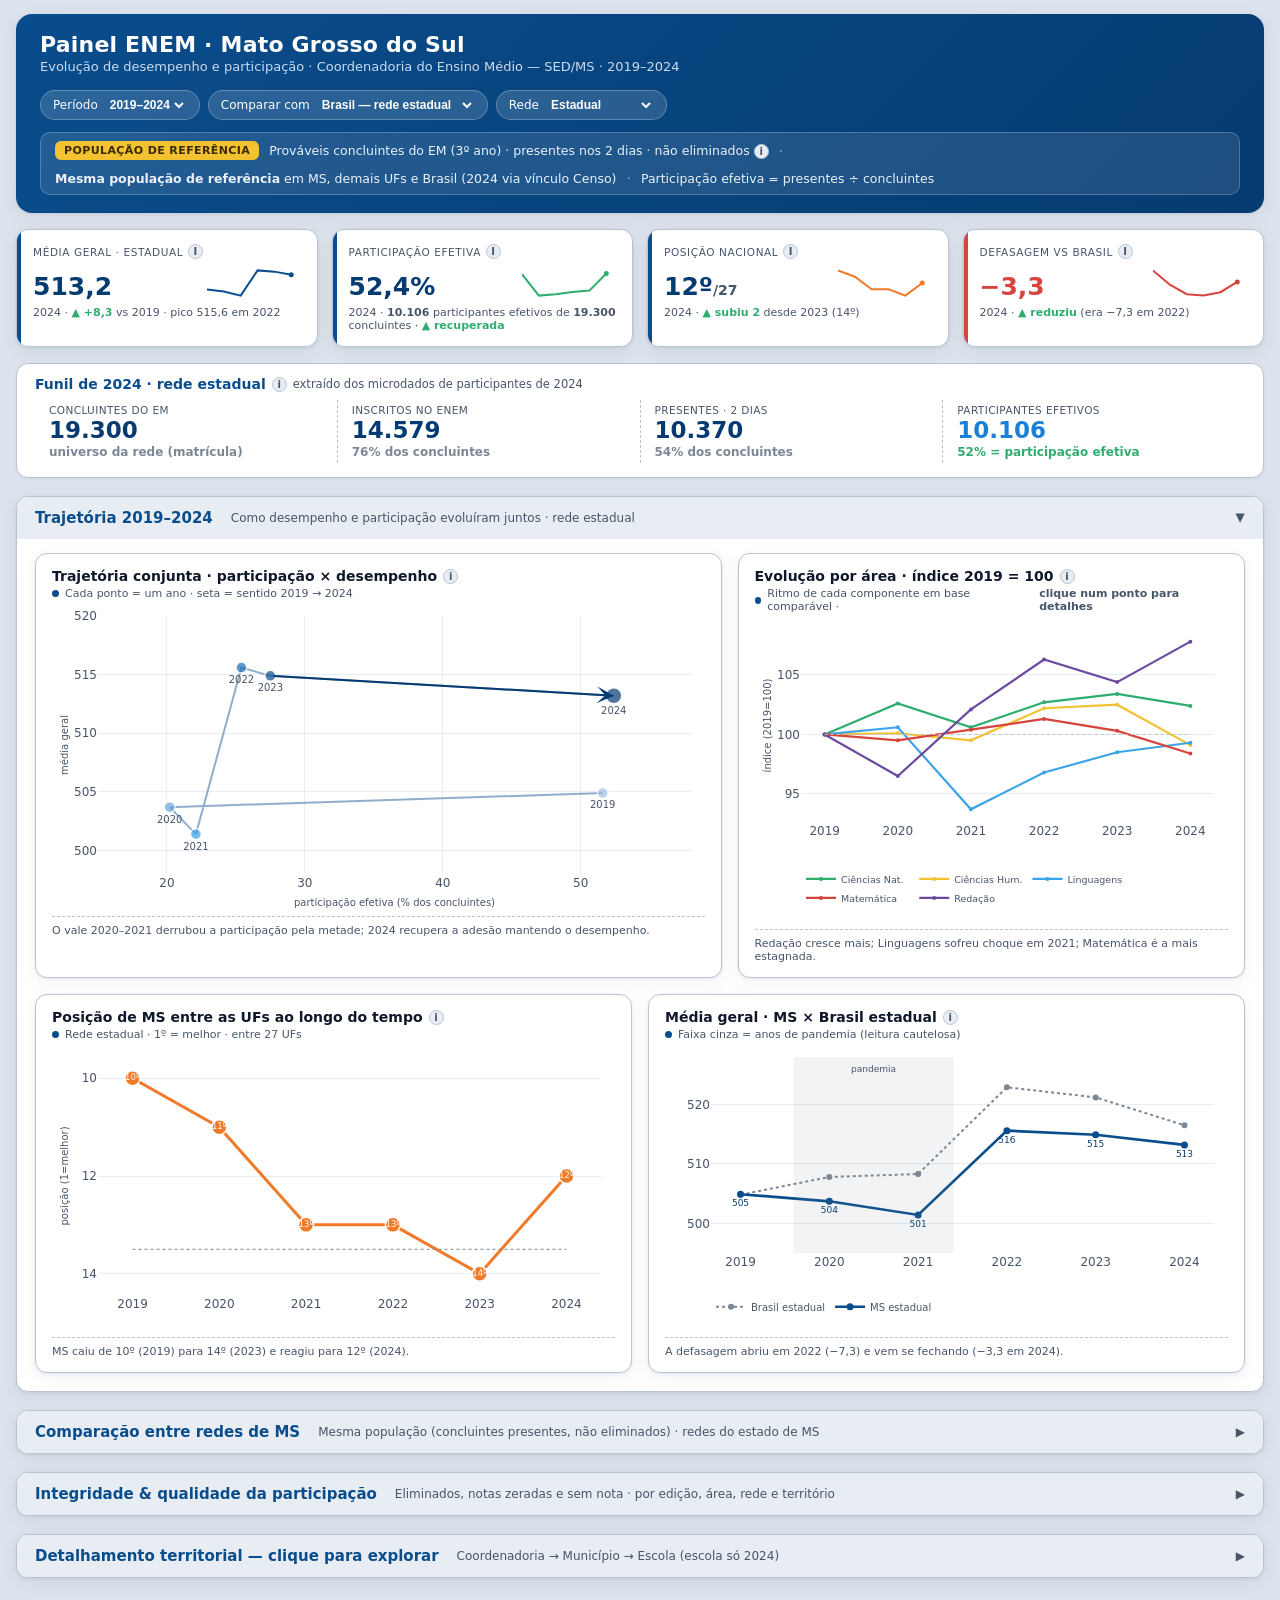
==== web/index.html @ 4cbfb410 "$(cat << 'EOF'" ====
<!doctype html>
<html lang="pt-BR">
<head>
<meta charset="utf-8" />
<meta name="viewport" content="width=device-width, initial-scale=1" />
<title>Painel ENEM MS — 2019-2024</title>
<script src="https://cdn.plot.ly/plotly-2.35.2.min.js"></script>
<script src="./data/mock_data.js"></script>
<style>
  :root{
    --bg-app:#DCE3EC; --bg-card:#FFFFFF; --bg-subtle:#E8EDF3; --insight:#F1F5F9;
    --txt:#0F172A; --txt2:#334155; --muted:#475569; --borda:#B8C4D4;
    --azul:#0A4D8C; --azul-esc:#053B71; --azul-sed:#1B7FD6; --azul-claro:#3BA4E8;
    --verde:#2EAD6E; --laranja:#F07A28; --dourado:#F2C230; --critico:#D6453D; --brasil:#7B8794;
    --radius:12px; --shadow:0 1px 3px rgba(8,30,60,.08),0 4px 18px rgba(8,30,60,.06);
  }
  *{box-sizing:border-box}
  body{margin:0;background:var(--bg-app);color:var(--txt);
    font-family:"Segoe UI",system-ui,-apple-system,Roboto,Arial,sans-serif;font-size:14px}
  .wrap{max-width:1600px;margin:0 auto;padding:18px 22px 60px}
  @media (max-width:1440px){.wrap{padding:14px 16px 40px}}
  @media (max-width:1200px){.wrap{padding:12px 14px 30px}}

  .cab{background:linear-gradient(135deg,#0A4D8C 0%,#053B71 100%);border-radius:16px;
    padding:18px 24px;color:#fff;box-shadow:var(--shadow)}
  .cab-top{display:flex;align-items:center;justify-content:space-between;gap:16px;flex-wrap:wrap}
  .cab h1{margin:0;font-size:22px;letter-spacing:.2px}
  .cab .sub{margin:2px 0 0;font-size:13px;color:#CADBF0}
  .cohort{display:flex;gap:8px;align-items:center;flex-wrap:wrap}
  .pill{background:rgba(255,255,255,.14);border:1px solid rgba(255,255,255,.25);
    border-radius:999px;padding:6px 12px;font-size:12px;color:#fff;display:flex;gap:8px;align-items:center}
  .pill select{background:transparent;border:none;color:#fff;font-size:12px;font-weight:600;outline:none}
  .pill select option{color:#0F172A}
  .refbar{display:flex;gap:10px;align-items:center;flex-wrap:wrap;margin-top:12px;
    background:rgba(255,255,255,.10);border:1px solid rgba(255,255,255,.22);border-radius:10px;padding:8px 14px}
  .refbar .tag{background:var(--dourado);color:#3a2c00;font-weight:700;font-size:11px;
    padding:3px 9px;border-radius:6px;text-transform:uppercase;letter-spacing:.4px}
  .refbar .it{font-size:12.5px;color:#EaF1Fb} .refbar .sep{color:#7FA8D6}

  .kpis{display:grid;grid-template-columns:repeat(5,1fr);gap:14px;margin-top:16px}
  @media (max-width:1400px){.kpis{grid-template-columns:repeat(4,1fr)}}
  @media (max-width:1100px){.kpis{grid-template-columns:repeat(2,1fr)}}
  .kpi{background:var(--bg-card);border:1px solid var(--borda);border-radius:var(--radius);
    padding:14px 16px;box-shadow:var(--shadow);position:relative;overflow:hidden}
  .kpi::before{content:"";position:absolute;left:0;top:0;bottom:0;width:4px;background:var(--azul)}
  .kpi.neg::before{background:var(--critico)}
  .kpi .lbl{font-size:10.5px;text-transform:uppercase;letter-spacing:.6px;color:var(--muted);margin:0 0 6px;display:flex;align-items:center;gap:5px}
  .kpi .rowv{display:flex;align-items:flex-end;justify-content:space-between;gap:8px}
  .kpi .val{font-size:25px;font-weight:800;color:var(--azul-esc);line-height:1}
  .kpi .spark{width:96px;height:34px}
  .kpi .vsub{font-size:11px;color:var(--muted);margin-top:7px}
  .trend{font-weight:700} .trend.up{color:var(--verde)} .trend.down{color:var(--critico)}
  .funil{margin-top:16px;background:var(--bg-card);border:1px solid var(--borda);border-radius:var(--radius);padding:12px 18px 14px;box-shadow:0 1px 3px rgba(0,0,0,.05)}
  .funil .fl{display:flex;align-items:center;gap:6px;margin-bottom:4px}
  .funil .fh{font-weight:700;color:var(--azul);font-size:14px}
  .funil .fsub{font-size:11.5px;color:var(--muted)}
  .fstages{display:flex;align-items:stretch;flex-wrap:wrap;margin-top:8px}
  .fstage{flex:1;min-width:150px;padding:4px 14px;position:relative}
  .fstage+.fstage{border-left:1px dashed var(--borda)}
  .fstage .fv{font-size:23px;font-weight:800;color:var(--azul-esc);line-height:1}
  .fstage .fk{font-size:10.5px;color:var(--muted);text-transform:uppercase;letter-spacing:.4px;margin-bottom:3px}
  .fstage .fp{font-size:12px;font-weight:700;color:var(--brasil);margin-top:3px}
  .fstage.hl .fv{color:var(--azul-sed)} .fstage.hl .fp{color:var(--verde)}

  .sech{display:flex;align-items:center;gap:10px;margin:22px 2px 10px}
  .sech h2{margin:0;font-size:15px;color:var(--azul);font-weight:700}
  .sech .hint{font-size:12px;color:var(--muted)}
  .sech .line{flex:1;height:1px;background:var(--borda)}

  .grid2{display:grid;grid-template-columns:1fr 1fr;gap:16px}
  .grid2u{display:grid;grid-template-columns:1.15fr .85fr;gap:16px}
  @media (max-width:1200px){.grid2,.grid2u{grid-template-columns:1fr}}
  @media (min-width:1601px){.grid2{gap:12px}.grid2u{gap:12px}}
  .card{background:var(--bg-card);border:1px solid var(--borda);border-radius:var(--radius);
    box-shadow:var(--shadow);padding:14px 16px}
  .card h3{margin:0;font-size:14px;color:var(--txt);font-weight:700;display:flex;align-items:center;gap:6px}
  .card .coh{font-size:11px;color:var(--muted);margin:3px 0 8px;display:flex;gap:6px;align-items:center}
  .card .coh .dot{width:7px;height:7px;border-radius:50%;background:var(--azul)}
  .card .nota{font-size:11px;color:var(--muted);margin-top:8px;border-top:1px dashed var(--borda);padding-top:7px}
  .plot{width:100%}

  /* tooltip "como ler" */
  .help{display:inline-flex;align-items:center;justify-content:center;width:15px;height:15px;border-radius:50%;
    background:var(--bg-subtle);color:var(--muted);font-size:10px;font-weight:800;cursor:help;position:relative;border:1px solid var(--borda)}
  .help:hover .tip{display:block}
  .tip{display:none;position:absolute;z-index:30;top:20px;left:50%;transform:translateX(-50%);
    width:248px;background:#0F172A;color:#EAF1FB;font-size:11px;font-weight:400;line-height:1.45;
    padding:9px 11px;border-radius:8px;box-shadow:0 6px 24px rgba(0,0,0,.25);text-transform:none;letter-spacing:0}
  .tip b{color:#fff}

  .legend{display:flex;gap:14px;flex-wrap:wrap;font-size:11px;color:var(--txt2);margin-top:4px}
  .legend span{display:inline-flex;align-items:center;gap:5px}
  .sw{width:12px;height:3px;border-radius:2px;display:inline-block} .sw.box{height:11px;width:11px;border-radius:3px}

  /* drill-down */
  .crow{display:grid;grid-template-columns:repeat(6,1fr);gap:8px;margin-top:6px}
  .ctile{border:1px solid var(--borda);border-radius:9px;padding:6px 8px 2px;cursor:pointer;background:var(--bg-card);transition:.12s}
  .ctile:hover{border-color:var(--azul-sed);box-shadow:0 2px 10px rgba(10,77,140,.12)}
  .ctile.sel{border-color:var(--azul);box-shadow:0 0 0 2px rgba(10,77,140,.18)}
  .ctile .ct{font-size:11px;font-weight:600;color:var(--txt2);display:flex;justify-content:space-between}
  .ctile .ct .arr{font-weight:800}

  .bread{display:flex;align-items:center;gap:8px;font-size:13px;margin:2px 0 4px;flex-wrap:wrap}
  .bread .crumb{padding:4px 10px;border-radius:7px;background:var(--bg-subtle);color:var(--azul);font-weight:600;cursor:pointer}
  .bread .crumb.active{background:var(--azul);color:#fff;cursor:default}
  .bread .sepc{color:var(--muted)}

  .areagrid{display:grid;grid-template-columns:repeat(5,1fr);gap:8px 12px;margin-top:6px}
  .atile{border:1px solid var(--bg-subtle);border-radius:8px;padding:5px 7px 2px}
  .atile.warn{border-color:var(--critico);background:rgba(214,69,61,.045)}
  .atile .at{font-size:11px;font-weight:700;color:var(--txt2);display:flex;justify-content:space-between}
  .atile .at .fl{font-size:9px;font-weight:800}

  .attbl{width:100%;border-collapse:collapse;font-size:12px;margin-top:4px}
  .attbl th{text-align:left;color:var(--muted);font-size:10px;text-transform:uppercase;letter-spacing:.3px;
    border-bottom:1.5px solid var(--borda);padding:5px 7px;position:sticky;top:0;background:#fff}
  .attbl td{padding:6px 7px;border-bottom:1px solid var(--bg-subtle)}
  .attbl th:nth-child(n+3),.attbl td:nth-child(n+3){text-align:center}
  .attbl td.bad{color:var(--critico);font-weight:800} .attbl td.ok{color:var(--verde);font-weight:700}
  .attbl tbody tr:hover{background:var(--insight)}
  .scroll{max-height:330px;overflow:auto}
  .muted{color:var(--muted)} .b{font-weight:700}

  details.more{margin-top:16px}
  details.more>summary{cursor:pointer;list-style:none;background:var(--bg-card);border:1px solid var(--borda);
    border-radius:10px;padding:10px 14px;font-weight:600;color:var(--azul);box-shadow:var(--shadow);display:flex;align-items:center;gap:8px}
  details.more>summary::-webkit-details-marker{display:none}
  details.more>summary .chev{transition:transform .2s} details.more[open]>summary .chev{transform:rotate(90deg)}

  /* accordion para secoes principais */
  .secacc{margin-top:18px;border:1px solid var(--borda);border-radius:var(--radius);background:var(--bg-card);box-shadow:var(--shadow);overflow:hidden}
  .secacc summary{cursor:pointer;list-style:none;padding:12px 18px;font-weight:700;color:var(--azul);font-size:15px;display:flex;align-items:center;gap:10px;background:var(--bg-subtle)}
  .secacc summary::-webkit-details-marker{display:none}
  .secacc summary .chev{transition:transform .2s;margin-left:auto;font-size:12px;color:var(--muted)} .secacc[open]>summary .chev{transform:rotate(90deg)}
  .secacc .secbody{padding:14px 18px 18px}

  /* modal drill-down */
  .modal{position:fixed;inset:0;background:rgba(15,23,42,.55);z-index:100;display:none;align-items:center;justify-content:center}
  .modal.on{display:flex}
  .modalbox{background:var(--bg-card);border-radius:var(--radius);box-shadow:0 20px 60px rgba(0,0,0,.35);width:92vw;max-width:1100px;max-height:90vh;display:flex;flex-direction:column}
  .modalhead{padding:14px 18px;border-bottom:1px solid var(--borda);display:flex;align-items:center;justify-content:space-between}
  .modalhead h3{margin:0;font-size:15px;color:var(--azul)}
  .modalclose{cursor:pointer;background:var(--bg-subtle);border:1px solid var(--borda);border-radius:8px;padding:4px 12px;font-size:12px;font-weight:700;color:var(--muted)}
  .modalclose:hover{background:var(--critico);color:#fff;border-color:var(--critico)}
  .modalbody{padding:14px 18px;overflow:auto;flex:1}

  .footer{margin-top:26px;font-size:11px;color:var(--muted);text-align:center}
</style>
</head>
<body>
<div class="wrap">

  <div class="cab">
    <div class="cab-top">
      <div>
        <h1>Painel ENEM · Mato Grosso do Sul</h1>
        <p class="sub">Evolução de desempenho e participação · Coordenadoria do Ensino Médio — SED/MS · 2019–2024</p>
      </div>
      <div class="cohort">
        <span class="pill">Período <select><option>2019–2024</option><option>2022–2024</option></select></span>
        <span class="pill">Comparar com <select><option>Brasil — rede estadual</option><option>Brasil — todas as redes</option></select></span>
        <span class="pill">Rede <select><option>Estadual</option><option>Todas as redes</option><option>Federal</option><option>Privada</option></select></span>
      </div>
    </div>
    <div class="refbar">
      <span class="tag">População de referência</span>
      <span class="it">Prováveis concluintes do EM (3º ano) · presentes nos 2 dias · não eliminados
        <span class="help">i<span class="tip"><b>Concluinte</b> = estudante cursando o 3º ano e concluindo o EM no ano da edição. <b>2019–2023:</b> identificado pela autodeclaração do participante (<code>TP_ST_CONCLUSAO = 2</code>), <b>sem egressos</b>. <b>2024:</b> o INEP não divulga a autodeclaração por escola, mas vincula cada participante à sua escola cruzando o <b>CPF com a matrícula no Censo Escolar</b>, filtrando as etapas de <b>prováveis concluintes do EM</b> (3º ano / séries finais). Assim, <b>todo participante com escola identificada em 2024 é um provável concluinte</b> — e os recortes por escola/município/CRE, bem como as comparações por rede entre MS, demais UFs e Brasil, já consideram <b>apenas essa população de referência</b> (presentes nos 2 dias, não eliminados). O denominador da participação continua sendo a matrícula de concluintes (Censo SED/MS).</span></span></span>
      <span class="sep">·</span><span class="it"><b>Mesma população de referência</b> em MS, demais UFs e Brasil (2024 via vínculo Censo)</span>
      <span class="sep">·</span><span class="it">Participação efetiva = presentes ÷ concluintes</span>
    </div>
  </div>

  <!-- KPIs -->
  <div class="kpis">
    <div class="kpi">
      <p class="lbl">Média geral · estadual <span class="help">i<span class="tip"><b>O que é:</b> média das 5 notas (CN, CH, LC, MT, Redação) dos concluintes presentes. <b>Como ler:</b> o número é 2024; a mini-linha mostra a trajetória 2019–2024. Subir é melhor.</span></span></p>
      <div class="rowv"><div class="val">513,2</div><div id="s_media" class="spark"></div></div>
      <div class="vsub">2024 · <span class="trend up">▲ +8,3</span> vs 2019 · pico 515,6 em 2022</div>
    </div>
    <div class="kpi">
      <p class="lbl">Participação efetiva <span class="help">i<span class="tip"><b>O que é:</b> presentes nos 2 dias ÷ <b>concluintes</b> do EM (não os inscritos). Mede quantos concluintes a rede leva à prova. <b>Como ler:</b> o vale de 2020–2021 é a pandemia.</span></span></p>
      <div class="rowv"><div class="val">52,4%</div><div id="s_part" class="spark"></div></div>
      <div class="vsub" id="kpiPartSub">2024 · <span class="trend up">▲ recuperada</span> após vale de 20% (2020)</div>
    </div>
    <div class="kpi">
      <p class="lbl">Posição nacional <span class="help">i<span class="tip"><b>O que é:</b> posição de MS entre as 27 redes estaduais, pela média geral. <b>Como ler:</b> 1º = melhor; a linha cai quando MS perde posições.</span></span></p>
      <div class="rowv"><div class="val">12º<span style="font-size:14px;color:var(--muted)">/27</span></div><div id="s_rank" class="spark"></div></div>
      <div class="vsub">2024 · <span class="trend up">▲ subiu 2</span> desde 2023 (14º)</div>
    </div>
    <div class="kpi neg">
      <p class="lbl">Defasagem vs Brasil <span class="help">i<span class="tip"><b>O que é:</b> média de MS menos média do Brasil <b>na mesma população</b> (rede estadual). <b>Como ler:</b> negativo = abaixo do Brasil; aproximar-se de zero é melhor.</span></span></p>
      <div class="rowv"><div class="val" style="color:var(--critico)">−3,3</div><div id="s_gap" class="spark"></div></div>
      <div class="vsub">2024 · <span class="trend up">▲ reduziu</span> (era −7,3 em 2022)</div>
    </div>
  </div>

  <!-- FUNIL 2024 -->
  <div class="funil">
    <div class="fl">
      <span class="fh">Funil de 2024 · rede estadual</span>
      <span class="help">i<span class="tip"><b>O que é:</b> do universo de <b>concluintes do EM</b> (matrícula da rede) até os participantes efetivos. A <b>participação efetiva</b> = participantes efetivos (presentes nos 2 dias, não eliminados) ÷ concluintes. Fonte: microdados de participantes ENEM 2024 + matrícula SED/MS.</span></span>
      <span class="fsub">extraído dos microdados de participantes de 2024</span>
    </div>
    <div class="fstages" id="fstages"></div>
  </div>

  <!-- ÂNCORAS TEMPORAIS -->
  <details class="secacc" open>
    <summary>Trajetória 2019–2024 <span class="hint" style="margin-left:8px;font-size:12px;color:var(--muted);font-weight:400">Como desempenho e participação evoluíram juntos · rede estadual</span><span class="chev">▶</span></summary>
    <div class="secbody">
  <div class="grid2u">
    <div class="card">
      <h3>Trajetória conjunta · participação × desempenho
        <span class="help">i<span class="tip"><b>Como ler:</b> cada bolinha é um ano; a posição horizontal é a participação, a vertical é a média. A seta aponta de 2019 a 2024. <b>Ideal:</b> caminhar para cima e para a direita (mais alunos e melhores notas).</span></span></h3>
      <div class="coh"><span class="dot"></span> Cada ponto = um ano · seta = sentido 2019 → 2024</div>
      <div id="g_traj" class="plot"></div>
      <div class="nota">O vale 2020–2021 derrubou a participação pela metade; 2024 recupera a adesão mantendo o desempenho.</div>
    </div>
    <div class="card">
      <h3>Evolução por área · índice 2019 = 100
        <span class="help">i<span class="tip"><b>Por que indexar:</b> as áreas têm médias muito diferentes (Redação ~600, CN ~470). Pondo todas em 100 no ano-base, comparamos o <b>ritmo</b> de crescimento, não o nível. <b>Acima de 100</b> = cresceu desde 2019.</span></span></h3>
      <div class="coh"><span class="dot"></span> Ritmo de cada componente em base comparável · <b>clique num ponto para detalhes</b></div>
      <div id="g_index" class="plot" style="cursor:pointer"></div>
      <div class="nota">Redação cresce mais; Linguagens sofreu choque em 2021; Matemática é a mais estagnada.</div>
    </div>
  </div>

  <div class="grid2" style="margin-top:16px">
    <div class="card">
      <h3>Posição de MS entre as UFs ao longo do tempo
        <span class="help">i<span class="tip"><b>Bump chart:</b> mostra a posição relativa, não a nota. <b>Como ler:</b> a linha sobe quando MS ultrapassa estados; cai quando é ultrapassado. A média absoluta pode subir e a posição cair ao mesmo tempo.</span></span></h3>
      <div class="coh"><span class="dot"></span> Rede estadual · 1º = melhor · entre 27 UFs</div>
      <div id="g_bump" class="plot"></div>
      <div class="nota">MS caiu de 10º (2019) para 14º (2023) e reagiu para 12º (2024).</div>
    </div>
    <div class="card">
      <h3>Média geral · MS × Brasil estadual
        <span class="help">i<span class="tip"><b>Como ler:</b> linha cheia = MS, pontilhada = Brasil (mesma população). A distância vertical entre elas é a defasagem. A faixa cinza marca a pandemia — variações ali devem ser lidas com cautela.</span></span></h3>
      <div class="coh"><span class="dot"></span> Faixa cinza = anos de pandemia (leitura cautelosa)</div>
      <div id="g_evol" class="plot"></div>
      <div class="nota">A defasagem abriu em 2022 (−7,3) e vem se fechando (−3,3 em 2024).</div>
    </div>
  </div>
    </div>
  </details>

  <!-- COMPARAÇÃO ENTRE REDES (MS) -->
  <details class="secacc">
    <summary>Comparação entre redes de MS <span class="hint" style="margin-left:8px;font-size:12px;color:var(--muted);font-weight:400">Mesma população (concluintes presentes, não eliminados) · redes do estado de MS</span><span class="chev">▶</span></summary>
    <div class="secbody">
  <div class="grid2" style="margin-top:4px">
    <div class="card">
      <h3>Média geral por rede de MS · 2019–2024
        <span class="help">i<span class="tip"><b>Como ler:</b> cada linha é uma rede dentro de MS (Estadual, Municipal, Federal, Privada), na mesma população de referência. A <b>linha azul grossa</b> é a rede estadual (foco do painel). Quanto mais alto, melhor. <b>Atenção:</b> a rede municipal de MS tem pouquíssimos alunos por ano (≈9–26) → leitura cautelosa.</span></span></h3>
      <div class="coh"><span class="dot"></span> Azul grosso = estadual (foco) · demais = outras redes de MS</div>
      <div id="g_redes" class="plot"></div>
      <div class="nota">Privada e Federal de MS partem de patamar mais alto; a municipal tem N muito pequeno (linha tracejada) e oscila bastante.</div>
    </div>
    <div class="card">
      <h3>Distância por área · estadual − outras redes de MS (2024)
        <span class="help">i<span class="tip"><b>Como ler:</b> barras agrupadas por área mostram a diferença entre a rede estadual de MS e cada outra rede de MS em 2024. <b>Negativo (abaixo de zero)</b> = estadual abaixo da rede; positivo = acima. Cor = rede.</span></span></h3>
      <div class="coh"><span class="dot"></span> Estadual menos a outra rede de MS · abaixo de zero = estadual atrás</div>
      <div id="g_redegap" class="plot"></div>
      <div class="nota">A maior distância está ante a rede privada de MS; ante a municipal a comparação é frágil pelo N pequeno.</div>
    </div>
  </div>
    </div>
  </details>

  <!-- INTEGRIDADE / QUALIDADE DA PARTICIPACAO -->
  <details class="secacc">
    <summary>Integridade &amp; qualidade da participação <span class="hint" style="margin-left:8px;font-size:12px;color:var(--muted);font-weight:400">Eliminados, notas zeradas e sem nota · por edição, área, rede e território</span><span class="chev">▶</span></summary>
    <div class="secbody">
  <div class="grid2" style="margin-top:4px">
    <div class="card">
      <h3>Eliminados por edição
        <span class="help">i<span class="tip"><b>O que é:</b> candidatos eliminados em alguma área (presença = 2) ou na redação (status = 4). <b>Como ler:</b> barras empilhadas por motivo (CN/CH/LC/MT + redação). A linha vermelha = taxa de eliminação sobre o compareceu (%). Quanto menor, melhor. <b>Atenção:</b> eliminação na redação costuma ser o vetor dominante.</span></span></h3>
      <div class="coh"><span class="dot"></span> Barras = eliminados absolutos · linha = % do compareceu · seletor de rede abaixo</div>
      <div id="g_integ_elim" class="plot"></div>
      <div class="legend" style="margin-top:6px">
        <span><span class="sw" style="background:#E74C3C"></span> Redação (elim.)</span>
        <span><span class="sw" style="background:#9B59B6"></span> CN</span>
        <span><span class="sw" style="background:#3498DB"></span> CH</span>
        <span><span class="sw" style="background:#1ABC9C"></span> LC</span>
        <span><span class="sw" style="background:#F1C40F"></span> MT</span>
      </div>
      <div class="nota">A redação é o principal vetor de eliminação (falta de assinatura, cópia, tema fuga etc.). Áreas objetivas raramente eliminam.</div>
    </div>
    <div class="card">
      <h3>Comparação entre redes · eliminação e sem nota (2024)
        <span class="help">i<span class="tip"><b>Como ler:</b> barras agrupadas. <b>Vermelho</b> = taxa de eliminação (% do compareceu); <b>azul</b> = taxa de sem nota na redação (% dos presentes efetivos). A municipal de MS tem N muito pequeno — leitura cautelosa.</span></span></h3>
      <div class="coh"><span class="dot"></span> Vermelho = eliminados · azul = sem nota na redação · 2024</div>
      <div id="g_integ_comp" class="plot"></div>
      <div class="nota">Brasil estadual serve de referência. MS estadual está próximo ou levemente abaixo da média nacional em eliminação.</div>
    </div>
  </div>

  <div class="card" style="margin-top:16px">
    <h3>Pontos de atencao · CREs e municipios (2019-2024)
      <span class="help">i<span class="tip"><b>Como ler:</b> tabela ordenada pelo maior risco (taxa de eliminacao). <b>Vermelho</b> = taxa acima da media estadual; <b>laranja</b> = taxa de sem nota acima da media. <b>Elim. multipla</b> = eliminados em 2+ areas objetivas; <b>Zeros multiplo</b> = zeros em 2+ areas; <b>Sem nota multipla</b> = sem nota em 2+ areas. <b>Clique</b> numa CRE para ver os municipios; clique num municipio para ver as escolas (2024).</span></span></h3>
    <div class="coh"><span class="dot"></span> Ordenado por taxa de eliminação · clique CRE → municípios · clique município → escolas</div>
    <div id="g_integ_table" class="plot"></div>
  </div>
    </div>
  </details>

  <!-- DRILL-DOWN TERRITORIAL -->
  <details class="secacc">
    <summary>Detalhamento territorial — clique para explorar <span class="hint" style="margin-left:8px;font-size:12px;color:var(--muted);font-weight:400">Coordenadoria → Município → Escola (escola só 2024)</span><span class="chev">▶</span></summary>
    <div class="secbody">

  <div class="bread" id="bread"></div>

  <!-- Passo 1: CREs -->
  <div class="card">
    <h3>Coordenadorias (CRE) · evolução participação × desempenho
      <span class="help">i<span class="tip"><b>Como ler:</b> cada quadro é uma CRE. A linha liga 2019→2024 (participação no eixo X, média no Y). O ponto cheio é 2024: <b>verde</b> se a média subiu vs 2019, <b>vermelho</b> se caiu. <b>Clique</b> numa CRE para ver os municípios.</span></span></h3>
    <div class="coh"><span class="dot"></span> Clique numa CRE para abrir os municípios · ● = 2024</div>
    <div id="creRow" class="crow"></div>
    <div class="legend" style="margin-top:10px">
      <span><span class="sw" style="background:var(--azul)"></span> trajetória</span>
      <span><span class="sw box" style="background:var(--verde)"></span> 2024 ≥ 2019 (avanço)</span>
      <span><span class="sw box" style="background:var(--critico)"></span> 2024 &lt; 2019 (recuo)</span>
    </div>
  </div>

  <!-- Passo 1b: evolução por área da CRE selecionada -->
  <div class="card" id="creAreaCard" style="margin-top:16px;display:none">
    <h3 id="creAreaTitle">Evolução por área · <span></span>
      <span class="help">i<span class="tip"><b>Como ler:</b> uma mini-série por área (CN, CH, LC, MT, Redação). A linha colorida (cor da área) = a CRE; a pontilhada cinza = MS estadual (referência). Painel com <b>borda vermelha</b> = a CRE está abaixo de MS naquela área em 2024 → ponto de atenção.</span></span></h3>
    <div class="coh"><span class="dot"></span> Linha colorida = CRE (cor da área) · pontilhado cinza = MS estadual · borda vermelha = abaixo de MS (2024)</div>
    <div id="creAreas" class="areagrid"></div>
  </div>

  <!-- Passo 2: municípios -->
  <div class="grid2" id="munRow" style="margin-top:16px;display:none">
    <div class="card">
      <h3 id="munTitle">Municípios · participação × desempenho (2024)
        <span class="help">i<span class="tip"><b>Como ler:</b> cada bolha é um município da CRE. X = participação efetiva, Y = média geral, <b>tamanho</b> = nº de concluintes (peso do município). Bolhas no canto inferior-esquerdo (vermelhas) são prioridade. <b>Clique</b> numa bolha para ver as escolas.</span></span></h3>
      <div class="coh"><span class="dot"></span> Bolha = município · tamanho = concluintes · clique para abrir escolas</div>
      <div id="g_mun" class="plot"></div>
      <div class="nota" id="munNota"></div>
    </div>
    <div class="card">
      <h3 id="munAttTitle">Atenção por área · municípios da CRE (2024)
        <span class="help">i<span class="tip"><b>Como ler:</b> mapa de calor município × 5 áreas (CN, CH, LC, MT, Redação). Cor = desvio vs a média de MS na área. <b>Vermelho</b> = abaixo de MS (atenção). Ordena os municípios do mais frágil ao mais forte.</span></span></h3>
      <div class="coh"><span class="dot"></span> Desvio vs média MS · vermelho = abaixo · 5 áreas (inclui Redação)</div>
      <div id="g_munheat" class="plot"></div>
    </div>
  </div>

  <!-- Passo 3: escolas 2024 -->
  <div class="card" id="escCard" style="margin-top:16px;display:none">
    <h3 id="escTitle">Escolas · 2024
      <span class="help">i<span class="tip"><b>Como ler:</b> uma linha por escola. Células em <b>vermelho</b> = abaixo da média de MS naquela área (atenção); verde = acima. <b>Part.</b> = nº de participantes presentes; <b>Tx</b> = participantes ÷ concluintes da escola. Disponível só para 2024. <b>População:</b> presentes nos 2 dias da rede estadual — em 2024 ainda inclui não-concluintes (a conclusão não é identificável por aluno).</span></span></h3>
    <div class="coh"><span class="dot"></span> Rede estadual · presentes 2 dias (2024 inclui não-concluintes) · ordenado por menor média · célula vermelha = abaixo de MS na área</div>
    <div class="scroll">
      <table class="attbl">
        <thead><tr><th>Escola</th><th>Concl.</th><th>Part.</th><th>Tx</th><th>CN</th><th>CH</th><th>LC</th><th>Mat.</th><th>Red.</th><th>Geral</th></tr></thead>
        <tbody id="escBody"></tbody>
      </table>
    </div>
    <div class="nota"><b>2024 com concluintes por escola:</b> taxa calculada cruzando participantes com <code>Concluintes EM 2019 a 2024.xlsx</code> (município + nome, ~83% de match). Escolas sem correspondência exibem "—" na taxa.</div>
  </div>

  <!-- SNAPSHOT recolhível -->
  <details class="more">
    <summary><span class="chev">▶</span> Recorte de um ano (snapshot) — comparações estáticas MS × Brasil × UFs</summary>
    <div class="grid2" style="margin-top:14px">
      <div class="card"><h3>MS × Brasil por área · 2024 (dumbbell)</h3>
        <div class="coh"><span class="dot"></span> Distância = diferença MS − Brasil</div><div id="g_areas" class="plot"></div></div>
      <div class="card"><h3>Ranking das UFs · 2023</h3>
        <div class="coh"><span class="dot"></span> MS destacado · linha = média nacional</div><div id="g_ufrank" class="plot"></div></div>
    </div>
  </details>

  <!-- MODAL DRILL-DOWN EVOLUÇÃO POR ÁREA -->
  <div class="modal" id="areaModal" onclick="if(event.target===this)closeAreaModal()">
    <div class="modalbox">
      <div class="modalhead">
        <h3 id="areaModalTitle">Detalhes da área</h3>
        <span class="modalclose" onclick="closeAreaModal()">Fechar</span>
      </div>
      <div class="modalbody">
        <div class="grid2" style="gap:12px">
          <div class="card" style="box-shadow:none;border-color:var(--bg-subtle)">
            <h3>Histograma de notas</h3>
            <div class="coh"><span class="dot"></span> Distribuição das notas na área/ano selecionados</div>
            <div id="g_modal_hist" class="plot"></div>
          </div>
          <div class="card" style="box-shadow:none;border-color:var(--bg-subtle)">
            <h3>Ranking das escolas · 2024</h3>
            <div class="coh"><span class="dot"></span> Top 10 melhores e piores na área</div>
            <div id="g_modal_rank" class="plot"></div>
          </div>
        </div>
        <div class="card" style="margin-top:12px;box-shadow:none;border-color:var(--bg-subtle)">
          <h3>Comparação com Brasil estadual</h3>
          <div class="coh"><span class="dot"></span> Média, mediana e dispersão da área vs referência nacional</div>
          <div id="g_modal_comp" class="plot"></div>
        </div>
      </div>
    </div>
  </div>

  <div class="footer">Protótipo (mock) · dados reais de <code>data/agregados/</code> + concluintes por escola · paleta SED/MS · temporal + drill-down</div>
</div>

<script>
const C={azul:'#0A4D8C',azulEsc:'#053B71',brasil:'#7B8794',verde:'#2EAD6E',laranja:'#F07A28',
  dourado:'#F2C230',critico:'#D6453D',roxo:'#6B4A9F',azulC:'#3BA4E8',muted:'#475569',borda:'#B8C4D4',subtle:'#E8EDF3'};
const BL={paper_bgcolor:'rgba(0,0,0,0)',plot_bgcolor:'#FFFFFF',
  font:{family:'Segoe UI, system-ui, sans-serif',size:12,color:C.muted},margin:{l:46,r:14,t:8,b:34}};
const CFG={displayModeBar:false,responsive:true};
const ANOS=MOCK.anos;
const MED_MS=[504.9,503.7,501.4,515.6,514.9,513.2];
const MED_BR=[504.8,507.8,508.3,522.9,521.2,516.5];
const TX_MS=[51.6,20.2,22.1,25.4,27.5,52.4];
const RANK=[10,11,13,13,14,12];
const GAP=MED_MS.map((v,i)=>+(v-MED_BR[i]).toFixed(1));
const AREAKEYS=['CN','CH','LC','MT','RED'];
const AREANOME={CN:'Ciências Nat.',CH:'Ciências Hum.',LC:'Linguagens',MT:'Matemática',RED:'Redação'};
const ACOR={CN:C.verde,CH:C.dourado,LC:C.azulC,MT:C.critico,RED:C.roxo};
const MS_AREA_2024={CN:469.6,CH:486.4,LC:505.3,MT:488.7,RED:610.1};
const MS_GERAL_2024=513.2;

function spark(id,vals,col,inv){Plotly.newPlot(id,[
  {x:ANOS,y:vals,mode:'lines',line:{color:col,width:2},hoverinfo:'skip'},
  {x:[ANOS[5]],y:[vals[5]],mode:'markers',marker:{color:col,size:5},hoverinfo:'skip'}],
  {...BL,margin:{l:2,r:2,t:4,b:2},height:34,showlegend:false,xaxis:{visible:false},yaxis:{visible:false,autorange:inv?'reversed':true}},CFG);}
spark('s_media',MED_MS,'#0A4D8C');spark('s_part',TX_MS,'#2EAD6E');spark('s_rank',RANK,'#F07A28',true);spark('s_gap',GAP,'#D6453D');
const NF=n=>(n==null?'—':Number(n).toLocaleString('pt-BR'));
/* dimensão absoluta no KPI de participação */
(function(){const N=MOCK.estadualN[5],Cc=MOCK.estadualConcl[5];
  document.getElementById('kpiPartSub').innerHTML='2024 · <b>'+NF(N)+'</b> participantes efetivos de <b>'+NF(Cc)+'</b> concluintes · <span class="trend up">▲ recuperada</span>';})();

/* trajetória */
(function(){const grad=['#9DC3E6','#6BA6DC','#3BA4E8','#1A6FB5','#0A4D8C','#053B71'];
  Plotly.newPlot('g_traj',[{x:TX_MS,y:MED_MS,mode:'lines+markers+text',line:{color:'rgba(10,77,140,.45)',width:2},
    marker:{size:ANOS.map(a=>a===2024?16:11),color:grad,line:{color:'#fff',width:1.5}},
    text:ANOS.map(String),textposition:'bottom center',textfont:{size:10,color:C.muted},
    customdata:MOCK.estadualN.map(n=>NF(n)),
    hovertemplate:'<b>%{text}</b><br>Part.: %{x:.1f}% · %{customdata} participantes efetivos<br>Média: %{y:.1f}<extra></extra>'}],
    {...BL,height:300,showlegend:false,
     xaxis:{title:{text:'participação efetiva (% dos concluintes)',font:{size:10}},gridcolor:C.subtle,range:[15,58]},
     yaxis:{title:{text:'média geral',font:{size:10}},gridcolor:C.subtle,range:[498,520]},
     annotations:[{x:TX_MS[5],y:MED_MS[5],ax:TX_MS[4],ay:MED_MS[4],xref:'x',yref:'y',axref:'x',ayref:'y',showarrow:true,arrowhead:3,arrowsize:1.4,arrowwidth:2,arrowcolor:C.azulEsc}]},CFG);})();

/* índice por área */
(function(){const AS={CN:[458.5,470.3,461.1,470.7,474.3,469.6],CH:[490.6,491.0,488.1,501.2,503.1,486.4],LC:[509.1,512.4,477.1,493.0,501.5,505.3],MT:[496.4,494.0,498.4,502.9,498.1,488.7],RED:[565.8,546.2,577.6,601.7,590.8,610.1]};
  const tr=AREAKEYS.map(k=>{const b=AS[k][0];return{x:ANOS,y:AS[k].map(v=>+(v/b*100).toFixed(1)),mode:'lines+markers',name:AREANOME[k],line:{color:ACOR[k],width:2.2},marker:{size:4},hovertemplate:AREANOME[k]+' %{x}<br>índice %{y:.1f}<extra></extra>'};});
  Plotly.newPlot('g_index',tr,{...BL,height:300,legend:{orientation:'h',y:-0.22,font:{size:9.5}},xaxis:{dtick:1,gridcolor:'rgba(0,0,0,0)'},yaxis:{title:{text:'índice (2019=100)',font:{size:10}},gridcolor:C.subtle},shapes:[{type:'line',x0:2019,x1:2024,y0:100,y1:100,line:{color:C.borda,width:1,dash:'dot'}}]},CFG)
    .then(gd=>{gd.on('plotly_click',e=>{const pt=e.points[0];const ano=pt.x;const areaNome=pt.data.name;const areaKey=Object.keys(AREANOME).find(k=>AREANOME[k]===areaNome);openAreaModal(areaKey,ano);});});
})();

/* bump */
Plotly.newPlot('g_bump',[{x:ANOS,y:RANK,mode:'lines+markers+text',line:{color:C.laranja,width:3},marker:{size:15,color:C.laranja,line:{color:'#fff',width:1.5}},text:RANK.map(r=>r+'º'),textposition:'middle center',textfont:{size:8.5,color:'#fff'},hovertemplate:'%{x}: %{y}º de 27<extra></extra>'}],
  {...BL,height:280,showlegend:false,xaxis:{dtick:1,gridcolor:'rgba(0,0,0,0)'},yaxis:{autorange:'reversed',dtick:2,gridcolor:C.subtle,title:{text:'posição (1=melhor)',font:{size:10}},range:[16,8]},shapes:[{type:'line',x0:2019,x1:2024,y0:13.5,y1:13.5,line:{color:C.brasil,width:1,dash:'dot'}}]},CFG);

/* evol MS x BR */
Plotly.newPlot('g_evol',[{x:ANOS,y:MED_BR,mode:'lines+markers',name:'Brasil estadual',line:{color:C.brasil,width:2,dash:'dot'},marker:{size:6}},
  {x:ANOS,y:MED_MS,mode:'lines+markers+text',name:'MS estadual',line:{color:C.azul,width:2.6},marker:{size:7},text:MED_MS.map(v=>v.toFixed(0)),textposition:'bottom center',textfont:{size:9,color:C.azulEsc}}],
  {...BL,height:280,legend:{orientation:'h',y:-0.2,font:{size:10}},xaxis:{dtick:1,gridcolor:'rgba(0,0,0,0)'},yaxis:{range:[495,528],gridcolor:C.subtle},shapes:[{type:'rect',x0:2019.6,x1:2021.4,y0:495,y1:528,fillcolor:'rgba(120,135,148,.10)',line:{width:0}}],annotations:[{x:2020.5,y:526,text:'pandemia',showarrow:false,font:{size:9,color:C.muted}}]},CFG);

/* funil 2024 · rede estadual */
(function(){
  const f=MOCK.funil2024&&MOCK.funil2024['Estadual']; if(!f) return;
  const nf=n=>n.toLocaleString('pt-BR');
  const pc=n=>(100*n/f.concluintes).toFixed(0)+'%';
  const st=[
    {k:'Concluintes do EM',v:f.concluintes,p:'universo da rede (matrícula)',hl:false},
    {k:'Inscritos no ENEM',v:f.inscritos,p:pc(f.inscritos)+' dos concluintes',hl:false},
    {k:'Presentes · 2 dias',v:f.presentes,p:pc(f.presentes)+' dos concluintes',hl:false},
    {k:'Participantes efetivos',v:f.presfilt,p:pc(f.presfilt)+' = participação efetiva',hl:true}
  ];
  document.getElementById('fstages').innerHTML = st.map(s=>
    '<div class="fstage'+(s.hl?' hl':'')+'"><div class="fk">'+s.k+'</div><div class="fv">'+nf(s.v)+'</div><div class="fp">'+s.p+'</div></div>'
  ).join('');
})();

/* comparação entre redes DE MS */
(function(){
  const RC={Estadual:C.azul,Municipal:C.dourado,Federal:C.verde,Privada:C.roxo};
  const RN={Estadual:'Estadual (MS)',Municipal:'Municipal (MS)',Federal:'Federal (MS)',Privada:'Privada (MS)'};
  const deps=Object.keys(MOCK.redes);
  const tr=deps.map(dep=>{
    const est=dep==='Estadual', mun=dep==='Municipal';
    const t={x:ANOS,y:MOCK.redes[dep].med,mode:'lines'+(est?'+markers':''),name:RN[dep]+(mun?' · N pequeno':''),
      line:{color:RC[dep],width:est?3.4:1.8,dash:mun?'dot':'solid'},
      hovertemplate:RN[dep]+' %{x}<br>Média: %{y:.0f}<br>Participantes efetivos: %{customdata}<extra></extra>',
      customdata:MOCK.redes[dep].n.map(n=>NF(n))};
    if(est) t.marker={size:6};
    return t;
  });
  Plotly.newPlot('g_redes',tr,{...BL,height:300,legend:{orientation:'h',y:-0.22,font:{size:9}},
    xaxis:{dtick:1,gridcolor:'rgba(0,0,0,0)'},yaxis:{title:{text:'média geral',font:{size:10}},gridcolor:C.subtle}},CFG);

  const others=deps.filter(d=>d!=='Estadual');
  const estA=MOCK.redes['Estadual'].areas;
  const gtr=others.map(dep=>({x:AREAKEYS,y:AREAKEYS.map(k=>+(estA[k][5]-MOCK.redes[dep].areas[k][5]).toFixed(0)),
    type:'bar',name:RN[dep],marker:{color:RC[dep]},hovertemplate:RN[dep]+' · %{x}: %{y}<extra></extra>'}));
  Plotly.newPlot('g_redegap',gtr,{...BL,height:300,barmode:'group',legend:{orientation:'h',y:-0.22,font:{size:9}},
    xaxis:{tickfont:{size:11}},yaxis:{title:{text:'estadual − rede (pontos)',font:{size:10}},gridcolor:C.subtle,zeroline:true,zerolinecolor:C.borda,zerolinewidth:1.4}},CFG);
})();

/* ---------- INTEGRIDADE / QUALIDADE DA PARTICIPACAO ---------- */
(function(){
  const INT=MOCK.integ||{};
  const AN=MOCK.anos;
  const IAREAS=['CN','CH','LC','MT'];
  const ICOL={CN:'#9B59B6',CH:'#3498DB',LC:'#1ABC9C',MT:'#F1C40F',RED:'#E74C3C'};
  // (a) Eliminados por edicao — barras empilhadas + linha taxa
  function renderElim(dep){
    const d=INT.rede[dep]; if(!d) return;
    const bars=[
      {x:AN,y:d.areaElim['CN'],name:'CN',type:'bar',marker:{color:ICOL.CN},hovertemplate:'CN elim. %{x}: %{y}<extra></extra>'},
      {x:AN,y:d.areaElim['CH'],name:'CH',type:'bar',marker:{color:ICOL.CH},hovertemplate:'CH elim. %{x}: %{y}<extra></extra>'},
      {x:AN,y:d.areaElim['LC'],name:'LC',type:'bar',marker:{color:ICOL.LC},hovertemplate:'LC elim. %{x}: %{y}<extra></extra>'},
      {x:AN,y:d.areaElim['MT'],name:'MT',type:'bar',marker:{color:ICOL.MT},hovertemplate:'MT elim. %{x}: %{y}<extra></extra>'},
      {x:AN,y:d.er,name:'Redacao',type:'bar',marker:{color:ICOL.RED},hovertemplate:'Redacao elim. %{x}: %{y}<extra></extra>'}
    ];
    const line={x:AN,y:d.txE,mode:'lines+markers',name:'Taxa elim. (%)',yaxis:'y2',
      line:{color:C.critico,width:2},marker:{size:5},
      hovertemplate:'Taxa eliminacao %{x}: %{y:.2f}%<extra></extra>'};
    Plotly.newPlot('g_integ_elim',bars.concat([line]),{
      ...BL,height:300,barmode:'stack',
      xaxis:{dtick:1,gridcolor:'rgba(0,0,0,0)'},
      yaxis:{title:{text:'eliminados',font:{size:10}},gridcolor:C.subtle},
      yaxis2:{overlaying:'y',side:'right',title:{text:'% do compareceu',font:{size:10}},showgrid:false,tickfont:{size:10}},
      legend:{orientation:'h',y:-0.22,font:{size:9}}
    },CFG);
  }
  // Seletor de rede
  const sel=document.createElement('select');
  sel.style.cssText='margin-top:8px;padding:4px 8px;border:1px solid '+C.borda+';border-radius:6px;font-size:12px;background:#fff;color:'+C.azul;
  const opts=['Estadual','Federal','Municipal','Privada','Brasil-Estadual'];
  opts.forEach(o=>{const op=document.createElement('option');op.value=o;op.textContent=o==='Brasil-Estadual'?'Brasil — rede estadual':o;sel.appendChild(op);});
  sel.value='Estadual';
  sel.onchange=()=>renderElim(sel.value);
  document.getElementById('g_integ_elim').parentNode.appendChild(sel);
  renderElim('Estadual');

  // (b) Comparacao entre redes — eliminacao vs sem nota (2024)
  const comps=INT.rede||{};
  const depOrd=['Estadual','Federal','Municipal','Privada','Brasil-Estadual'];
  const compX=depOrd.filter(k=>comps[k]);
  const txE2024=compX.map(k=>comps[k].txE[5]); // indice 5 = 2024
  const txS2024=compX.map(k=>comps[k].txS[5]);
  const compTr=[
    {x:compX,y:txE2024,name:'Taxa eliminacao (%)',type:'bar',marker:{color:C.critico},hovertemplate:'%{x}<br>Eliminacao: %{y:.2f}%<extra></extra>'},
    {x:compX,y:txS2024,name:'Sem nota redacao (%)',type:'bar',marker:{color:C.azul},hovertemplate:'%{x}<br>Sem nota: %{y:.2f}%<extra></extra>'}
  ];
  Plotly.newPlot('g_integ_comp',compTr,{...BL,height:300,barmode:'group',
    xaxis:{tickfont:{size:11}},yaxis:{title:{text:'%',font:{size:10}},gridcolor:C.subtle},
    legend:{orientation:'h',y:-0.22,font:{size:9}}
  },CFG);

  // (c) Tabela de pontos de atencao — CREs e municipios (2024)
  function renderIntegTable(mode,filterCre){
    const host=document.getElementById('g_integ_table');
    let rows=[];
    if(mode==='cre'){
      Object.entries(INT.cre||{}).forEach(([name,o])=>{
        const i5=5; // 2024
        rows.push({nome:name,cre:name,filt:o.filt[i5]||0,et:o.et[i5]||0,em:o.em[i5]||0,zm:o.zm[i5]||0,sm:o.sm[i5]||0,txE:o.txE[i5],txS:o.txS[i5],tipo:'cre'});
      });
    }else{
      Object.entries(INT.mun||{}).forEach(([name,o])=>{
        if(filterCre && o.cre!==filterCre) return;
        const i5=5;
        rows.push({nome:name,cre:o.cre,filt:o.filt[i5]||0,et:o.et[i5]||0,em:o.em[i5]||0,zm:o.zm[i5]||0,sm:o.sm[i5]||0,txE:o.txE[i5],txS:o.txS[i5],tipo:'mun'});
      });
    }
    // Ordena por txE desc
    rows.sort((a,b)=>(b.txE||0)-(a.txE||0));
    // Medias estaduais 2024 para benchmark
    const est=INT.rede['Estadual']||{};
    const medE=est.txE?est.txE[5]:null;
    const medS=est.txS?est.txS[5]:null;
    let html='<div class="scroll"><table class="attbl"><thead><tr><th>'+(mode==='cre'?'CRE':'Municipio')+
      '</th><th>Part. efetivos</th><th>Eliminados</th><th>Taxa elim. (%)</th><th>Sem nota red.</th><th>Taxa sem nota (%)</th><th title="Eliminados em >=2 areas objetivas">Elim. multipla</th><th title="Zeros em >=2 areas">Zeros multiplo</th><th title="Sem nota em >=2 areas objetivas">Sem nota multipla</th></tr></thead><tbody>';
    rows.forEach(r=>{
      const warnE=medE!=null && (r.txE||0)>medE;
      const warnS=medS!=null && (r.txS||0)>medS;
      html+='<tr onclick="integClick(\''+r.tipo+'\',\''+String(r.nome).replace(/\\/g,'\\\\').replace(/\'/g,"\\'")+'\')">'+
        '<td><b>'+r.nome+'</b>'+(mode==='cre'?'':' <span style="font-size:11px;color:'+C.borda+'">'+r.cre+'</span>')+'</td>'+
        '<td>'+NF(r.filt)+'</td><td>'+r.et+'</td>'+
        '<td style="color:'+(warnE?C.critico:'')+'">'+(r.txE!=null?r.txE.toFixed(2):'—')+'</td>'+
        '<td>'+(r.et>0?Math.round(r.filt*r.txS/100):'—')+'</td>'+
        '<td style="color:'+(warnS?'#E67E22':'')+'">'+(r.txS!=null?r.txS.toFixed(2):'—')+'</td>'+
        '<td>'+(r.em||'—')+'</td><td>'+(r.zm||'—')+'</td><td>'+(r.sm||'—')+'</td></tr>';
    });
    html+='</tbody></table></div>';
    if(mode==='mun'){
      html='<div style="margin-bottom:8px"><span class="pill" style="cursor:pointer" onclick="renderIntegTable(\'cre\')">← Voltar as CREs</span></div>'+html;
    }
    host.innerHTML=html;
  }
  window.renderIntegTable=renderIntegTable;
  window.integClick=function(tipo,nome){
    if(tipo==='cre') renderIntegTable('mun',nome);
    else if(tipo==='mun'){
      // abre escolas do municipio na secao drill-down
      selectMun(nome);
      document.getElementById('escCard').scrollIntoView({behavior:'smooth',block:'nearest'});
    }
  };
  renderIntegTable('cre');
})();

/* ---------- MODAL DRILL-DOWN EVOLUÇÃO POR ÁREA ---------- */
function openAreaModal(areaKey,ano){
  const nome=AREANOME[areaKey]||areaKey;
  document.getElementById('areaModalTitle').textContent=nome+' · '+ano+' — Detalhamento';
  document.getElementById('areaModal').classList.add('on');
  // histograma mock (distribuição de notas em 6 faixas)
  const faixas=['0–200','200–400','400–500','500–600','600–800','800–1000'];
  const histMs=[2,8,18,35,30,7]; const histBr=[3,10,20,32,28,7];
  Plotly.newPlot('g_modal_hist',[
    {x:faixas,y:histMs,name:'MS estadual',type:'bar',marker:{color:C.azul},hovertemplate:'%{x}: %{y}% dos alunos<extra></extra>'},
    {x:faixas,y:histBr,name:'Brasil estadual',type:'bar',marker:{color:C.brasil},hovertemplate:'%{x}: %{y}% dos alunos<extra></extra>'}
  ],{...BL,height:260,barmode:'group',xaxis:{title:{text:'faixa de nota',font:{size:10}}},yaxis:{title:{text:'% dos alunos',font:{size:10}},gridcolor:C.subtle},legend:{orientation:'h',y:-0.18,font:{size:9}}},CFG);
  // ranking mock (top 10 melhores / piores escolas na área em 2024)
  const escRank=(MOCK.escRank&&MOCK.escRank[areaKey])||[];
  const top=escRank.slice(0,10); const bottom=escRank.slice(-10).reverse();
  const rankX=top.map(e=>e.nome); const rankY=top.map(e=>e.nota);
  const rankX2=bottom.map(e=>e.nome); const rankY2=bottom.map(e=>e.nota);
  Plotly.newPlot('g_modal_rank',[
    {x:rankX,y:rankY,name:'Top 10',type:'bar',marker:{color:C.verde},hovertemplate:'%{x}: %{y:.0f}<extra></extra>'},
    {x:rankX2,y:rankY2,name:'Bottom 10',type:'bar',marker:{color:C.critico},hovertemplate:'%{x}: %{y:.0f}<extra></extra>'}
  ],{...BL,height:260,barmode:'group',xaxis:{tickfont:{size:8}},yaxis:{title:{text:'nota média',font:{size:10}},gridcolor:C.subtle},legend:{orientation:'h',y:-0.18,font:{size:9}}},CFG);
  // comparação boxplot-like: média, mediana, p25, p75, min, max
  const statsMs={m:510,med:505,p25:470,p75:545,min:380,max:980};
  const statsBr={m:515,med:510,p25:475,p75:550,min:390,max:990};
  function boxTrace(label,s,c){return{
    y:[label],name:label,type:'box',boxpoints:false,orientation:'h',
      q1:[s.p25],median:[s.med],q3:[s.p75],lowerfence:[s.min],upperfence:[s.max],mean:[s.m],
      marker:{color:c},line:{color:c,width:2},hovertemplate:label+'<br>Média: '+s.m+'<br>Mediana: '+s.med+'<br>Q1: '+s.p25+'<br>Q3: '+s.p75+'<extra></extra>'};}
  Plotly.newPlot('g_modal_comp',[boxTrace('MS estadual',statsMs,C.azul),boxTrace('Brasil estadual',statsBr,C.brasil)],
    {...BL,height:220,showlegend:false,xaxis:{title:{text:'nota',font:{size:10}},gridcolor:C.subtle},yaxis:{tickfont:{size:11}}},CFG);
}
function closeAreaModal(){document.getElementById('areaModal').classList.remove('on');}

/* ---------- DRILL-DOWN ---------- */
const norm=s=>String(s).normalize('NFD').replace(/[\u0300-\u036f]/g,'').toUpperCase().replace(/[^A-Z0-9 ]/g,' ').replace(/\s+/g,' ').trim();
let SEL_CRE=null, SEL_MUN=null;

function bread(){
  const b=document.getElementById('bread'); let h='<span class="crumb '+(SEL_CRE?'':'active')+'" onclick="resetDrill()">Estado · MS</span>';
  if(SEL_CRE){h+='<span class="sepc">›</span><span class="crumb '+(SEL_MUN?'':'active')+'" onclick="selectCre(\''+SEL_CRE.replace(/'/g,"\\'")+'\')">'+SEL_CRE+'</span>';}
  if(SEL_MUN){h+='<span class="sepc">›</span><span class="crumb active">'+SEL_MUN+'</span>';}
  b.innerHTML=h;
}
function resetDrill(){SEL_CRE=null;SEL_MUN=null;document.querySelectorAll('.ctile').forEach(t=>t.classList.remove('sel'));
  ['creAreaCard','munRow','escCard'].forEach(id=>document.getElementById(id).style.display='none');bread();}

/* Passo 1: tiles CRE */
(function(){const row=document.getElementById('creRow');
  Object.keys(MOCK.cre).forEach(name=>{const o=MOCK.cre[name];const adv=o.med[5]>=o.med[0];const sid='ct_'+norm(name).replace(/ /g,'_');
    const t=document.createElement('div');t.className='ctile';t.onclick=()=>selectCre(name);
    t.innerHTML='<div class="ct"><span>'+name+'</span><span class="arr" style="color:'+(adv?C.verde:C.critico)+'">'+(adv?'▲':'▼')+'</span></div><div id="'+sid+'" style="height:78px"></div>';
    row.appendChild(t);
    const cd=ANOS.map((a,i)=>[a,NF(o.n&&o.n[i])]);
    Plotly.newPlot(sid,[{x:o.tx,y:o.med,customdata:cd,mode:'lines',line:{color:'rgba(10,77,140,.45)',width:1.5},
        hovertemplate:'<b>%{customdata[0]}</b><br>Participação: %{x:.1f}%<br>Média: %{y:.0f}<br>Part. efetivos: %{customdata[1]}<extra></extra>'},
      {x:[o.tx[0]],y:[o.med[0]],customdata:[cd[0]],mode:'markers',marker:{color:C.borda,size:5},
        hovertemplate:'<b>%{customdata[0]}</b><br>Participação: %{x:.1f}%<br>Média: %{y:.0f}<br>Part. efetivos: %{customdata[1]}<extra></extra>'},
      {x:[o.tx[5]],y:[o.med[5]],customdata:[cd[5]],mode:'markers',marker:{color:adv?C.verde:C.critico,size:8,line:{color:'#fff',width:1}},
        hovertemplate:'<b>%{customdata[0]}</b><br>Participação: %{x:.1f}%<br>Média: %{y:.0f}<br>Part. efetivos: %{customdata[1]}<extra></extra>'}],
      {...BL,height:78,margin:{l:4,r:6,t:4,b:4},showlegend:false,hovermode:'closest',
        xaxis:{visible:false,range:[10,75]},yaxis:{visible:false,range:[460,535]}},CFG);
  });bread();})();

function renderAreas(containerId,areas,refMap){
  const host=document.getElementById(containerId);host.innerHTML='';
  AREAKEYS.forEach(k=>{const v=areas[k];const last=v[v.length-1];const ref=refMap[k];const warn=last<ref;
    const tile=document.createElement('div');tile.className='atile'+(warn?' warn':'');
    const delta=(last-ref);
    tile.innerHTML='<div class="at"><span>'+k+'</span><span class="fl" style="color:'+(warn?C.critico:C.verde)+'">'+(delta>=0?'+':'')+delta.toFixed(0)+'</span></div><div id="'+containerId+'_'+k+'" style="height:74px"></div>';
    host.appendChild(tile);
    Plotly.newPlot(containerId+'_'+k,[
      {x:ANOS,y:MOCK.msArea[k].ms,mode:'lines',line:{color:C.brasil,width:1.4,dash:'dot'},hovertemplate:AREANOME[k]+' · MS estadual<br><b>%{x}</b> · %{y:.0f} pts<extra></extra>'},
      {x:ANOS,y:v,mode:'lines+markers',line:{color:ACOR[k],width:2},marker:{size:3},hovertemplate:AREANOME[k]+'<br><b>%{x}</b> · %{y:.0f} pts<extra></extra>'}],
      {...BL,height:74,margin:{l:4,r:6,t:4,b:14},showlegend:false,xaxis:{visible:false},yaxis:{visible:false}},CFG);
  });
}

function selectCre(name){
  SEL_CRE=name;SEL_MUN=null;
  document.querySelectorAll('.ctile').forEach(t=>t.classList.toggle('sel',t.querySelector('.ct span').textContent===name));
  document.getElementById('escCard').style.display='none';
  // áreas da CRE
  document.getElementById('creAreaCard').style.display='block';
  document.querySelector('#creAreaTitle span').textContent=name+' · 2019–2024';
  renderAreas('creAreas',MOCK.cre[name].areas,MS_AREA_2024_refSeries());
  // municípios
  const muns=(MOCK.creMuns[name]||[]).map(m=>MOCK.mun[m]?{nome:m,...MOCK.mun[m]}:null).filter(Boolean);
  document.getElementById('munRow').style.display=muns.length?'grid':'none';
  renderMun(name,muns);
  bread();
  document.getElementById('munRow').scrollIntoView({behavior:'smooth',block:'nearest'});
}
// referência MS por área usando a própria série (para warn por ano final)
function MS_AREA_2024_refSeries(){return MS_AREA_2024;}

function renderMun(creName,muns){
  document.getElementById('munTitle').childNodes[0].nodeValue='Municípios de '+creName+' · participação × desempenho (2024) ';
  document.getElementById('munAttTitle').childNodes[0].nodeValue='Atenção por área · municípios de '+creName+' (2024) ';
  const xs=[],ys=[],sz=[],tt=[],col=[],cd=[];const semtx=[];
  muns.forEach(m=>{const g=m.med[5];const t=m.tx[5];const c=m.concl||30;
    if(t==null){semtx.push(m.nome);return;}
    xs.push(t);ys.push(g);sz.push(Math.max(8,Math.sqrt(c)*1.6));
    col.push((g<MS_GERAL_2024&&t<27)?C.critico:C.azul);tt.push(m.nome);
    cd.push([m.nome,NF(m.n&&m.n[5]),NF(m.concl)]);});
  const xmin=xs.length?Math.min(...xs):0, xmax=xs.length?Math.max(...xs):60;
  const ymin=ys.length?Math.min(...ys):470, ymax=ys.length?Math.max(...ys):520;
  Plotly.react('g_mun',[{x:xs,y:ys,text:tt,customdata:cd,mode:'markers+text',type:'scatter',textposition:'top center',textfont:{size:9,color:C.muted},
    marker:{size:sz,color:col,opacity:.7,line:{color:'#fff',width:1}},
    hovertemplate:'<b>%{text}</b><br>Part.: %{x:.1f}% · %{customdata[1]} part. efetivos<br>Média: %{y:.1f}<br>Concluintes: %{customdata[2]}<extra></extra>'}],
    {...BL,height:300,showlegend:false,xaxis:{title:{text:'participação efetiva (%)',font:{size:10}},gridcolor:C.subtle},yaxis:{title:{text:'média geral',font:{size:10}},gridcolor:C.subtle},
     shapes:[{type:'line',x0:27,x1:27,y0:ymin-5,y1:ymax+5,line:{color:C.borda,width:1,dash:'dot'}},
       {type:'line',x0:xmin-3,x1:xmax+3,y0:MS_GERAL_2024,y1:MS_GERAL_2024,line:{color:C.brasil,width:1,dash:'dash'}}]},CFG)
   .then(gd=>{gd.removeAllListeners&&gd.removeAllListeners('plotly_click');gd.on('plotly_click',e=>{selectMun(e.points[0].customdata[0]);});});
  const nn=document.getElementById('munNota');
  nn.innerHTML = semtx.length
    ? '<b>Sem taxa de participação ('+semtx.length+'):</b> '+semtx.join(', ')+' — sem registro de concluintes na base municipal, então não há eixo de participação para posicioná-los aqui. Eles continuam no mapa de atenção por área abaixo (que usa apenas o desempenho).'
    : '';
  // heatmap atenção 4 áreas (CN,CH,LC,MT) desvio vs MS
  const A4=['CN','CH','LC','MT','RED'];
  const rows=muns.map(m=>({n:m.nome,z:A4.map(k=>{const val=m.a2024[k];return val==null?null:Math.round(val-MS_AREA_2024[k]);})}));
  rows.sort((a,b)=>(a.z.reduce((s,v)=>s+(v||0),0))-(b.z.reduce((s,v)=>s+(v||0),0)));
  Plotly.react('g_munheat',[{z:rows.map(r=>r.z),x:A4,y:rows.map(r=>r.n),type:'heatmap',
    colorscale:[[0,'#B23A36'],[0.5,'#F2F4F7'],[1,'#1E7A4D']],zmid:0,zmin:-30,zmax:30,
    text:rows.map(r=>r.z),texttemplate:'%{text}',textfont:{size:9},
    colorbar:{thickness:9,len:.8,tickfont:{size:8}},hovertemplate:'%{y} · %{x}: %{z}<extra></extra>'}],
    {...BL,height:300,margin:{l:120,r:8,t:6,b:22},xaxis:{side:'top',tickfont:{size:10}},yaxis:{tickfont:{size:8.5},autorange:'reversed'}},CFG);
}

function selectMun(name){
  SEL_MUN=name;bread();
  document.querySelector('#creAreaTitle span').textContent=name+' · 2019–2024';
  if(MOCK.mun[name])renderAreas('creAreas',MOCK.mun[name].areas,MS_AREA_2024);
  // escolas 2024
  const list=(MOCK.esc[name]||[]).slice().sort((a,b)=>a.geral-b.geral);
  document.getElementById('escCard').style.display=list.length?'block':'none';
  document.getElementById('escTitle').childNodes[0].nodeValue='Escolas de '+name+' · 2024 ';
  const body=document.getElementById('escBody');body.innerHTML='';
  const cell=(v,k)=>{const cls=v<MS_AREA_2024[k]?'bad':(v>=MS_AREA_2024[k]+8?'ok':'');return '<td class="'+cls+'">'+v.toFixed(0)+'</td>';};
  list.forEach(s=>{const tr=document.createElement('tr');
    tr.innerHTML='<td>'+s.nome+'</td><td>'+(s.concl!=null?s.concl:'<span class="muted">—</span>')+'</td><td>'+s.part+'</td><td>'+(s.tx!=null?s.tx.toFixed(0)+'%':'<span class="muted">—</span>')+'</td>'+
      cell(s.cn,'CN')+cell(s.ch,'CH')+cell(s.lc,'LC')+cell(s.mt,'MT')+cell(s.red,'RED')+
      '<td class="b'+(s.geral<MS_GERAL_2024?' bad':'')+'">'+s.geral.toFixed(0)+'</td>';
    body.appendChild(tr);});
  document.getElementById('escCard').scrollIntoView({behavior:'smooth',block:'nearest'});
}

/* SNAPSHOT */
(function(){const areas=['CN','CH','LC','Mat.','Redação'];const ms=[469.6,486.4,505.3,488.7,610.1],br=[467.1,483.8,505.0,491.2,626.6];const t=[];
  for(let i=0;i<areas.length;i++){const up=ms[i]>=br[i];t.push({x:[br[i],ms[i]],y:[areas[i],areas[i]],mode:'lines',line:{color:up?C.verde:C.critico,width:3},hoverinfo:'skip',showlegend:false});}
  t.push({x:br,y:areas,mode:'markers',marker:{color:C.brasil,size:12},hovertemplate:'Brasil %{x:.0f}<extra></extra>'});
  t.push({x:ms,y:areas,mode:'markers+text',marker:{color:C.azul,size:13},text:ms.map((v,i)=>{const d=v-br[i];return(d>=0?'+':'')+d.toFixed(0);}),textposition:ms.map((v,i)=>v>=br[i]?'middle right':'middle left'),textfont:{size:10,color:C.azulEsc},hovertemplate:'MS %{x:.0f}<extra></extra>'});
  Plotly.newPlot('g_areas',t,{...BL,height:260,showlegend:false,xaxis:{range:[455,655],gridcolor:C.subtle},yaxis:{autorange:'reversed'}},CFG);
  const d=[["RS",543],["MG",539],["ES",537],["SP",537],["SC",536],["DF",531],["PR",526],["PE",526],["RR",525],["RJ",524],["GO",522],["SE",516],["RN",515],["MS",515],["RO",514],["MT",511],["PB",511],["BA",511],["CE",508],["AP",506],["AC",505],["PA",504],["TO",499],["PI",499],["MA",498],["AL",494],["AM",492]];
  Plotly.newPlot('g_ufrank',[{x:d.map(r=>r[0]),y:d.map(r=>r[1]),type:'bar',marker:{color:d.map(r=>r[0]==='MS'?C.laranja:C.azul)},hovertemplate:'%{x}: %{y}<extra></extra>'}],
    {...BL,height:260,yaxis:{range:[480,555],gridcolor:C.subtle},xaxis:{tickfont:{size:9}},shapes:[{type:'line',x0:-0.5,x1:26.5,y0:521,y1:521,line:{color:C.critico,width:1.5,dash:'dash'}}]},CFG);})();
</script>
</body>
</html>
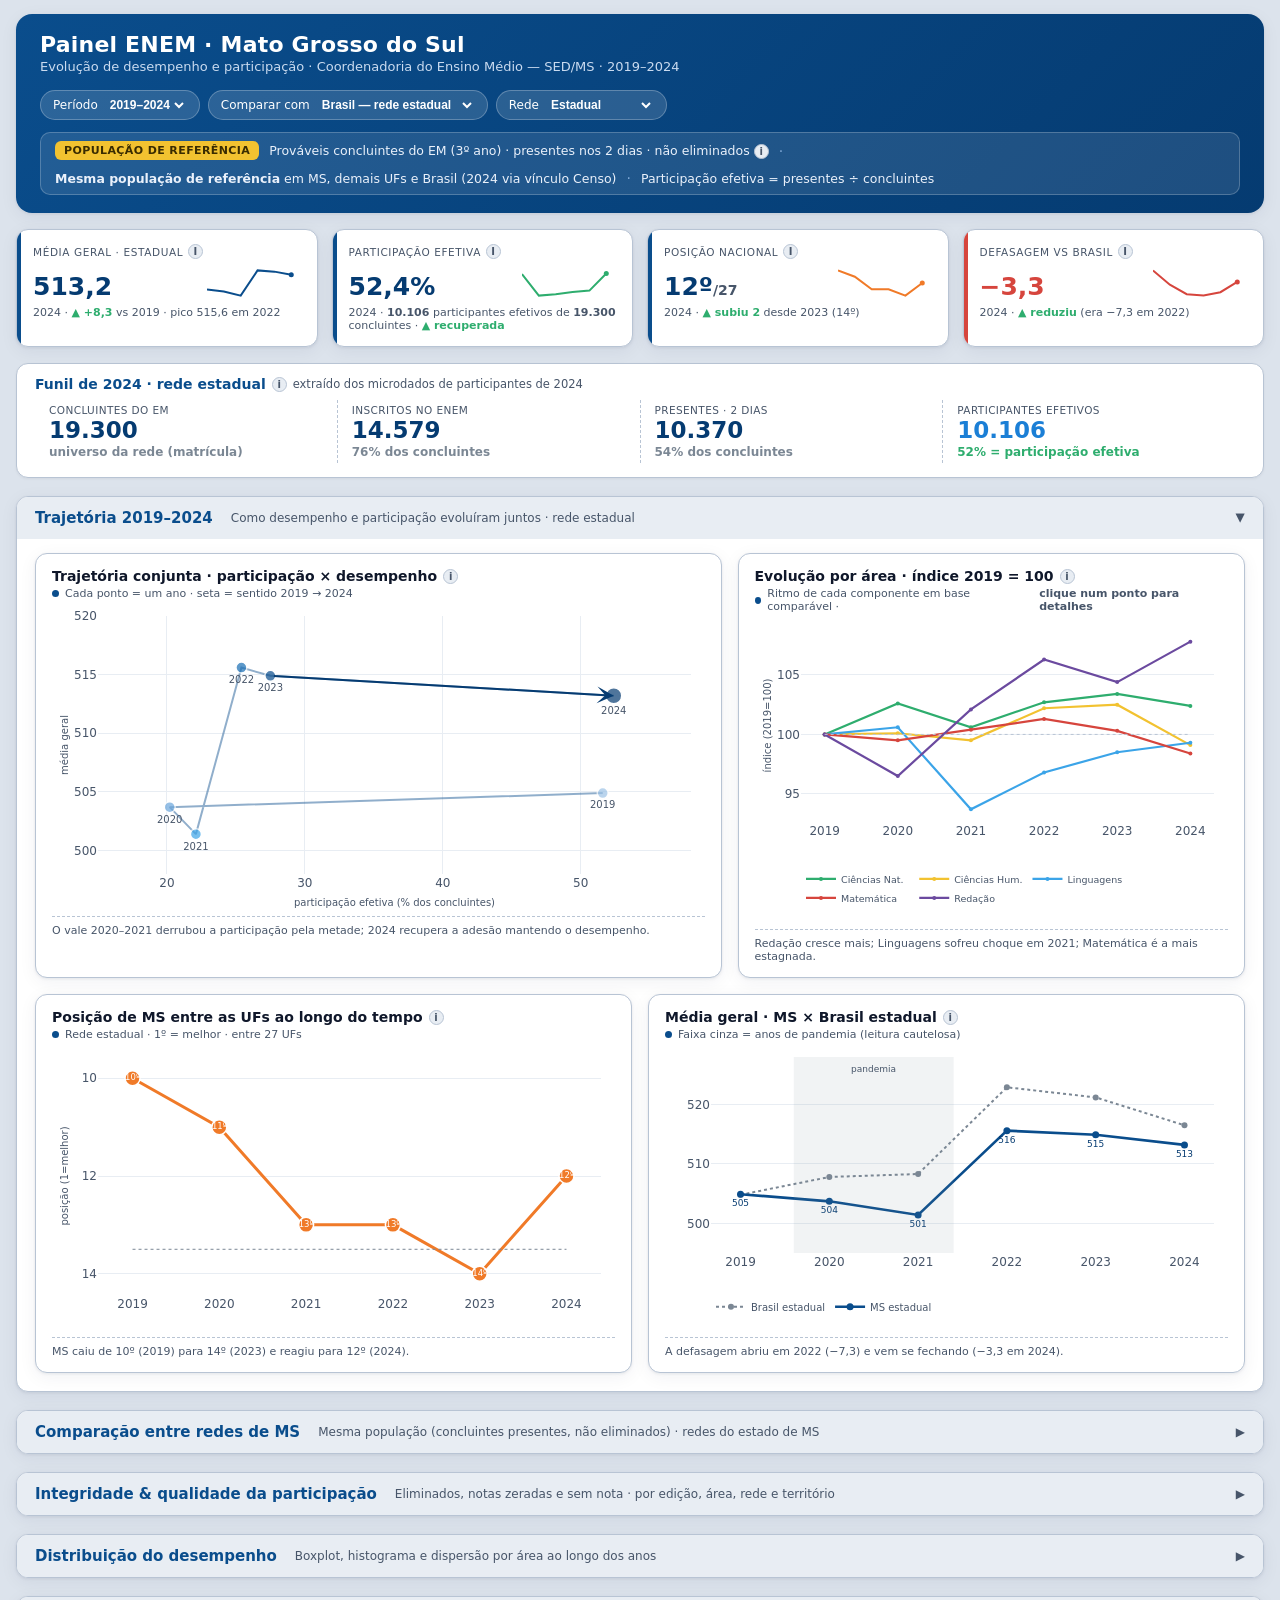
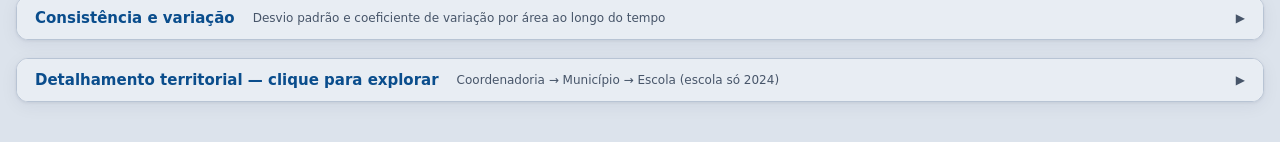
==== commit fa6c5741: "feat: novos graficos estatisticos avancados" ====
--- a/web/index.html
+++ b/web/index.html
@@ -302,6 +302,58 @@
     <div class="coh"><span class="dot"></span> Ordenado por taxa de eliminação · clique CRE → municípios · clique município → escolas</div>
     <div id="g_integ_table" class="plot"></div>
   </div>
+    </div>
+  </details>
+
+  <!-- DISTRIBUIÇÃO DO DESEMPENHO -->
+  <details class="secacc">
+    <summary>Distribuição do desempenho <span class="hint" style="margin-left:8px;font-size:12px;color:var(--muted);font-weight:400">Boxplot, histograma e dispersão por área ao longo dos anos</span><span class="chev">▶</span></summary>
+    <div class="secbody">
+      <div class="grid2u" style="margin-top:4px">
+        <div class="card">
+          <h3>Boxplot por área · evolução 2019–2024
+            <span class="help">i<span class="tip"><b>Como ler:</b> cada caixa mostra a distribuição das notas de uma área em um ano. A linha dentro da caixa é a mediana; a caixa vai de Q1 a Q3; os bigodes vão até o mínimo/máximo (excluindo outliers). Pontos isolados = outliers.</span></span></h3>
+          <div class="coh"><span class="dot"></span> Clique numa área na legenda para mostrar/ocultar · cor = área</div>
+          <div id="g_boxplot" class="plot"></div>
+        </div>
+        <div class="card">
+          <h3>Histograma de notas
+            <span class="help">i<span class="tip"><b>Como ler:</b> distribuição percentual das notas em 6 faixas. A barra colorida = MS estadual; cinza = Brasil estadual. Use o seletor abaixo para mudar área e ano.</span></span></h3>
+          <div class="coh"><span class="dot"></span> Seletor de área e ano abaixo · cor da barra = área selecionada</div>
+          <div id="g_histograma" class="plot"></div>
+          <div style="display:flex;gap:10px;margin-top:8px;flex-wrap:wrap">
+            <select id="histArea" style="padding:4px 8px;border:1px solid var(--borda);border-radius:6px;font-size:12px"></select>
+            <select id="histAno" style="padding:4px 8px;border:1px solid var(--borda);border-radius:6px;font-size:12px"></select>
+          </div>
+        </div>
+      </div>
+      <div class="card" style="margin-top:16px">
+        <h3>Dispersão: nota vs participação por escola (2024)
+          <span class="help">i<span class="tip"><b>Como ler:</b> cada ponto é uma escola estadual de MS. <b>Eixo X</b> = taxa de participação efetiva; <b>Eixo Y</b> = média geral da escola. <b>Tamanho</b> = número de alunos. <b>Cor</b> = CRE. Passe o mouse para ver nome, município e valores.</span></span></h3>
+        <div class="coh"><span class="dot"></span> Bubble = escola · tamanho = alunos · cor = CRE · hover para detalhes</div>
+        <div id="g_dispersao" class="plot"></div>
+      </div>
+    </div>
+  </details>
+
+  <!-- CONSISTÊNCIA E VARIAÇÃO -->
+  <details class="secacc">
+    <summary>Consistência e variação <span class="hint" style="margin-left:8px;font-size:12px;color:var(--muted);font-weight:400">Desvio padrão e coeficiente de variação por área ao longo do tempo</span><span class="chev">▶</span></summary>
+    <div class="secbody">
+      <div class="grid2" style="margin-top:4px">
+        <div class="card">
+          <h3>Evolução do desvio padrão por área
+            <span class="help">i<span class="tip"><b>Como ler:</b> o desvio padrão mede a dispersão das notas. <b>DP ↓</b> = notas mais concentradas em torno da média (mais homogêneo). <b>DP ↑</b> = maior heterogeneidade. Comparar o ritmo de cada área.</span></span></h3>
+          <div class="coh"><span class="dot"></span> Linha = área · cor consistente com o painel · unidade = pontos</div>
+          <div id="g_dp" class="plot"></div>
+        </div>
+        <div class="card">
+          <h3>Coeficiente de variação (CV = DP / média)
+            <span class="help">i<span class="tip"><b>Como ler:</b> o CV normaliza o desvio padrão pela média, permitindo comparar consistência entre áreas de escalas diferentes (ex: Redação ~600 vs CN ~470). <b>CV menor</b> = mais consistente.</span></span></h3>
+          <div class="coh"><span class="dot"></span> Barras por área/ano · % do valor médio · cor = área</div>
+          <div id="g_cv" class="plot"></div>
+        </div>
+      </div>
     </div>
   </details>
 
@@ -612,16 +664,17 @@
 /* ---------- MODAL DRILL-DOWN EVOLUÇÃO POR ÁREA ---------- */
 function openAreaModal(areaKey,ano){
   const nome=AREANOME[areaKey]||areaKey;
+  const areaCor=ACOR[areaKey]||C.azul;
   document.getElementById('areaModalTitle').textContent=nome+' · '+ano+' — Detalhamento';
   document.getElementById('areaModal').classList.add('on');
-  // histograma mock (distribuição de notas em 6 faixas)
+  // histograma mock (distribuição de notas em 6 faixas) — cor da área para MS, cinza para Brasil
   const faixas=['0–200','200–400','400–500','500–600','600–800','800–1000'];
   const histMs=[2,8,18,35,30,7]; const histBr=[3,10,20,32,28,7];
   Plotly.newPlot('g_modal_hist',[
-    {x:faixas,y:histMs,name:'MS estadual',type:'bar',marker:{color:C.azul},hovertemplate:'%{x}: %{y}% dos alunos<extra></extra>'},
+    {x:faixas,y:histMs,name:'MS estadual',type:'bar',marker:{color:areaCor},hovertemplate:'%{x}: %{y}% dos alunos<extra></extra>'},
     {x:faixas,y:histBr,name:'Brasil estadual',type:'bar',marker:{color:C.brasil},hovertemplate:'%{x}: %{y}% dos alunos<extra></extra>'}
   ],{...BL,height:260,barmode:'group',xaxis:{title:{text:'faixa de nota',font:{size:10}}},yaxis:{title:{text:'% dos alunos',font:{size:10}},gridcolor:C.subtle},legend:{orientation:'h',y:-0.18,font:{size:9}}},CFG);
-  // ranking mock (top 10 melhores / piores escolas na área em 2024)
+  // ranking mock (top 10 melhores / piores escolas na área em 2024) — semântico verde/vermelho
   const escRank=(MOCK.escRank&&MOCK.escRank[areaKey])||[];
   const top=escRank.slice(0,10); const bottom=escRank.slice(-10).reverse();
   const rankX=top.map(e=>e.nome); const rankY=top.map(e=>e.nota);
@@ -629,18 +682,99 @@
   Plotly.newPlot('g_modal_rank',[
     {x:rankX,y:rankY,name:'Top 10',type:'bar',marker:{color:C.verde},hovertemplate:'%{x}: %{y:.0f}<extra></extra>'},
     {x:rankX2,y:rankY2,name:'Bottom 10',type:'bar',marker:{color:C.critico},hovertemplate:'%{x}: %{y:.0f}<extra></extra>'}
-  ],{...BL,height:260,barmode:'group',xaxis:{tickfont:{size:8}},yaxis:{title:{text:'nota média',font:{size:10}},gridcolor:C.subtle},legend:{orientation:'h',y:-0.18,font:{size:9}}},CFG);
-  // comparação boxplot-like: média, mediana, p25, p75, min, max
+  ],{...BL,height:300,barmode:'group',xaxis:{tickangle:-35,tickfont:{size:9}},yaxis:{title:{text:'nota média',font:{size:10}},gridcolor:C.subtle},legend:{orientation:'h',y:-0.22,font:{size:9}},margin:{l:46,r:14,t:8,b:90}},CFG);
+  // comparação boxplot-like: média, mediana, p25, p75, min, max — cor da área para MS, cinza para Brasil
   const statsMs={m:510,med:505,p25:470,p75:545,min:380,max:980};
   const statsBr={m:515,med:510,p25:475,p75:550,min:390,max:990};
   function boxTrace(label,s,c){return{
     y:[label],name:label,type:'box',boxpoints:false,orientation:'h',
       q1:[s.p25],median:[s.med],q3:[s.p75],lowerfence:[s.min],upperfence:[s.max],mean:[s.m],
-      marker:{color:c},line:{color:c,width:2},hovertemplate:label+'<br>Média: '+s.m+'<br>Mediana: '+s.med+'<br>Q1: '+s.p25+'<br>Q3: '+s.p75+'<extra></extra>'};}
-  Plotly.newPlot('g_modal_comp',[boxTrace('MS estadual',statsMs,C.azul),boxTrace('Brasil estadual',statsBr,C.brasil)],
-    {...BL,height:220,showlegend:false,xaxis:{title:{text:'nota',font:{size:10}},gridcolor:C.subtle},yaxis:{tickfont:{size:11}}},CFG);
+      marker:{color:c},line:{color:c,width:2},
+      text:[label],textposition:'outside',cliponaxis:false,
+      hovertemplate:label+'<br>Média: '+s.m+'<br>Mediana: '+s.med+'<br>Q1: '+s.p25+'<br>Q3: '+s.p75+'<extra></extra>'};}
+  Plotly.newPlot('g_modal_comp',[boxTrace('MS estadual',statsMs,areaCor),boxTrace('Brasil estadual',statsBr,C.brasil)],
+    {...BL,height:180,showlegend:false,xaxis:{title:{text:'nota',font:{size:10}},gridcolor:C.subtle},yaxis:{tickfont:{size:11}},margin:{l:110,r:14,t:8,b:34}},CFG);
 }
 function closeAreaModal(){document.getElementById('areaModal').classList.remove('on');}
+
+/* ---------- ESTATÍSTICAS AVANÇADAS ---------- */
+(function(){
+  const BP=MOCK.boxplot||{};
+  const HIST=MOCK.histograma||{};
+  const DISP=MOCK.dispersao||[];
+  const DP=MOCK.desvio_padrao||{};
+  const CV=MOCK.cv||{};
+
+  // (a) Boxplot por área · evolução 2019-2024
+  const boxTr=[];
+  AREAKEYS.forEach(k=>{
+    const cor=ACOR[k];
+    ANOS.forEach((a,i)=>{
+      const d=(BP[k]||{})[a];
+      if(!d) return;
+      boxTr.push({
+        x:Array(5).fill(AREANOME[k]+' '+a),
+        q1:[d.q1],median:[d.med],q3:[d.q3],
+        lowerfence:[d.min],upperfence:[d.max],
+        type:'box',name:AREANOME[k]+' '+a,boxpoints:'outliers',
+        marker:{color:cor,outliercolor:cor,size:3},
+        line:{color:cor,width:1.5},
+        fillcolor:'rgba('+hexToRgb(cor)+',0.12)',
+        hovertemplate:AREANOME[k]+' '+a+'<br>Mediana: '+d.med+'<br>Q1: '+d.q1+'<br>Q3: '+d.q3+'<br>Min: '+d.min+'<br>Max: '+d.max+'<extra></extra>'
+      });
+    });
+  });
+  Plotly.newPlot('g_boxplot',boxTr,{...BL,height:360,showlegend:false,xaxis:{tickfont:{size:8},gridcolor:'rgba(0,0,0,0)'},yaxis:{title:{text:'nota',font:{size:10}},gridcolor:C.subtle}},CFG);
+
+  function hexToRgb(h){
+    const r=parseInt(h.slice(1,3),16),g=parseInt(h.slice(3,5),16),b=parseInt(h.slice(5,7),16);
+    return r+','+g+','+b;
+  }
+
+  // (b) Histograma interativo com seletor
+  const hArea=document.getElementById('histArea');
+  const hAno=document.getElementById('histAno');
+  AREAKEYS.forEach(k=>{const o=document.createElement('option');o.value=k;o.textContent=AREANOME[k];hArea.appendChild(o);});
+  ANOS.forEach(a=>{const o=document.createElement('option');o.value=a;o.textContent=a;hAno.appendChild(o);});
+  hArea.value='CN'; hAno.value='2024';
+  function renderHist(){
+    const k=hArea.value, a=String(hAno.value);
+    const d=(HIST[k]||{})[a];
+    if(!d) return;
+    const cor=ACOR[k];
+    const faixas=['0–200','200–400','400–500','500–600','600–800','800–1000'];
+    Plotly.react('g_histograma',[
+      {x:faixas,y:d.ms,name:'MS estadual',type:'bar',marker:{color:cor},hovertemplate:'%{x}: %{y}% dos alunos<extra></extra>'},
+      {x:faixas,y:d.br,name:'Brasil estadual',type:'bar',marker:{color:C.brasil},hovertemplate:'%{x}: %{y}% dos alunos<extra></extra>'}
+    ],{...BL,height:260,barmode:'group',xaxis:{title:{text:'faixa de nota',font:{size:10}}},yaxis:{title:{text:'% dos alunos',font:{size:10}},gridcolor:C.subtle},legend:{orientation:'h',y:-0.18,font:{size:9}}},CFG);
+  }
+  hArea.onchange=renderHist; hAno.onchange=renderHist; renderHist();
+
+  // (c) Dispersão: nota vs participação por escola (2024)
+  const creColors={};
+  const creList=[...new Set(DISP.map(e=>e.cre).filter(Boolean))];
+  const crePalette=['#0A4D8C','#2EAD6E','#F07A28','#F2C230','#D6453D','#6B4A9F','#3BA4E8','#1ABC9C','#9B59B6','#E67E22','#34495E','#16A085'];
+  creList.forEach((c,i)=>creColors[c]=crePalette[i%crePalette.length]);
+  const dispTr=creList.map(cre=>{
+    const pts=DISP.filter(e=>e.cre===cre);
+    return{
+      x:pts.map(e=>e.tx||0),y:pts.map(e=>e.nota),
+      text:pts.map(e=>e.nome),
+      mode:'markers',type:'scatter',name:cre,
+      marker:{size:pts.map(e=>Math.max(6,Math.min(22,Math.sqrt(e.n)*1.2))),color:creColors[cre],opacity:0.7,line:{color:'#fff',width:1}},
+      hovertemplate:'<b>%{text}</b><br>CRE: '+cre+'<br>Participação: %{x:.1f}%<br>Média: %{y:.1f}<extra></extra>'
+    };
+  });
+  Plotly.newPlot('g_dispersao',dispTr,{...BL,height:340,legend:{orientation:'h',y:-0.22,font:{size:9}},xaxis:{title:{text:'participação efetiva (%)',font:{size:10}},gridcolor:C.subtle},yaxis:{title:{text:'média geral',font:{size:10}},gridcolor:C.subtle}},CFG);
+
+  // (d) Evolução do desvio padrão por área
+  const dpTr=AREAKEYS.map(k=>({x:ANOS,y:DP[k]||[],mode:'lines+markers',name:AREANOME[k],line:{color:ACOR[k],width:2},marker:{size:5},hovertemplate:AREANOME[k]+' %{x}<br>DP: %{y:.1f} pts<extra></extra>'}));
+  Plotly.newPlot('g_dp',dpTr,{...BL,height:300,legend:{orientation:'h',y:-0.22,font:{size:9}},xaxis:{dtick:1,gridcolor:'rgba(0,0,0,0)'},yaxis:{title:{text:'desvio padrão (pts)',font:{size:10}},gridcolor:C.subtle}},CFG);
+
+  // (e) Coeficiente de variação (CV)
+  const cvTr=AREAKEYS.map(k=>({x:ANOS,y:CV[k]||[],mode:'lines+markers',name:AREANOME[k],line:{color:ACOR[k],width:2},marker:{size:5},hovertemplate:AREANOME[k]+' %{x}<br>CV: %{y:.1f}%<extra></extra>'}));
+  Plotly.newPlot('g_cv',cvTr,{...BL,height:300,legend:{orientation:'h',y:-0.22,font:{size:9}},xaxis:{dtick:1,gridcolor:'rgba(0,0,0,0)'},yaxis:{title:{text:'coef. variação (%)',font:{size:10}},gridcolor:C.subtle}},CFG);
+})();
 
 /* ---------- DRILL-DOWN ---------- */
 const norm=s=>String(s).normalize('NFD').replace(/[\u0300-\u036f]/g,'').toUpperCase().replace(/[^A-Z0-9 ]/g,' ').replace(/\s+/g,' ').trim();
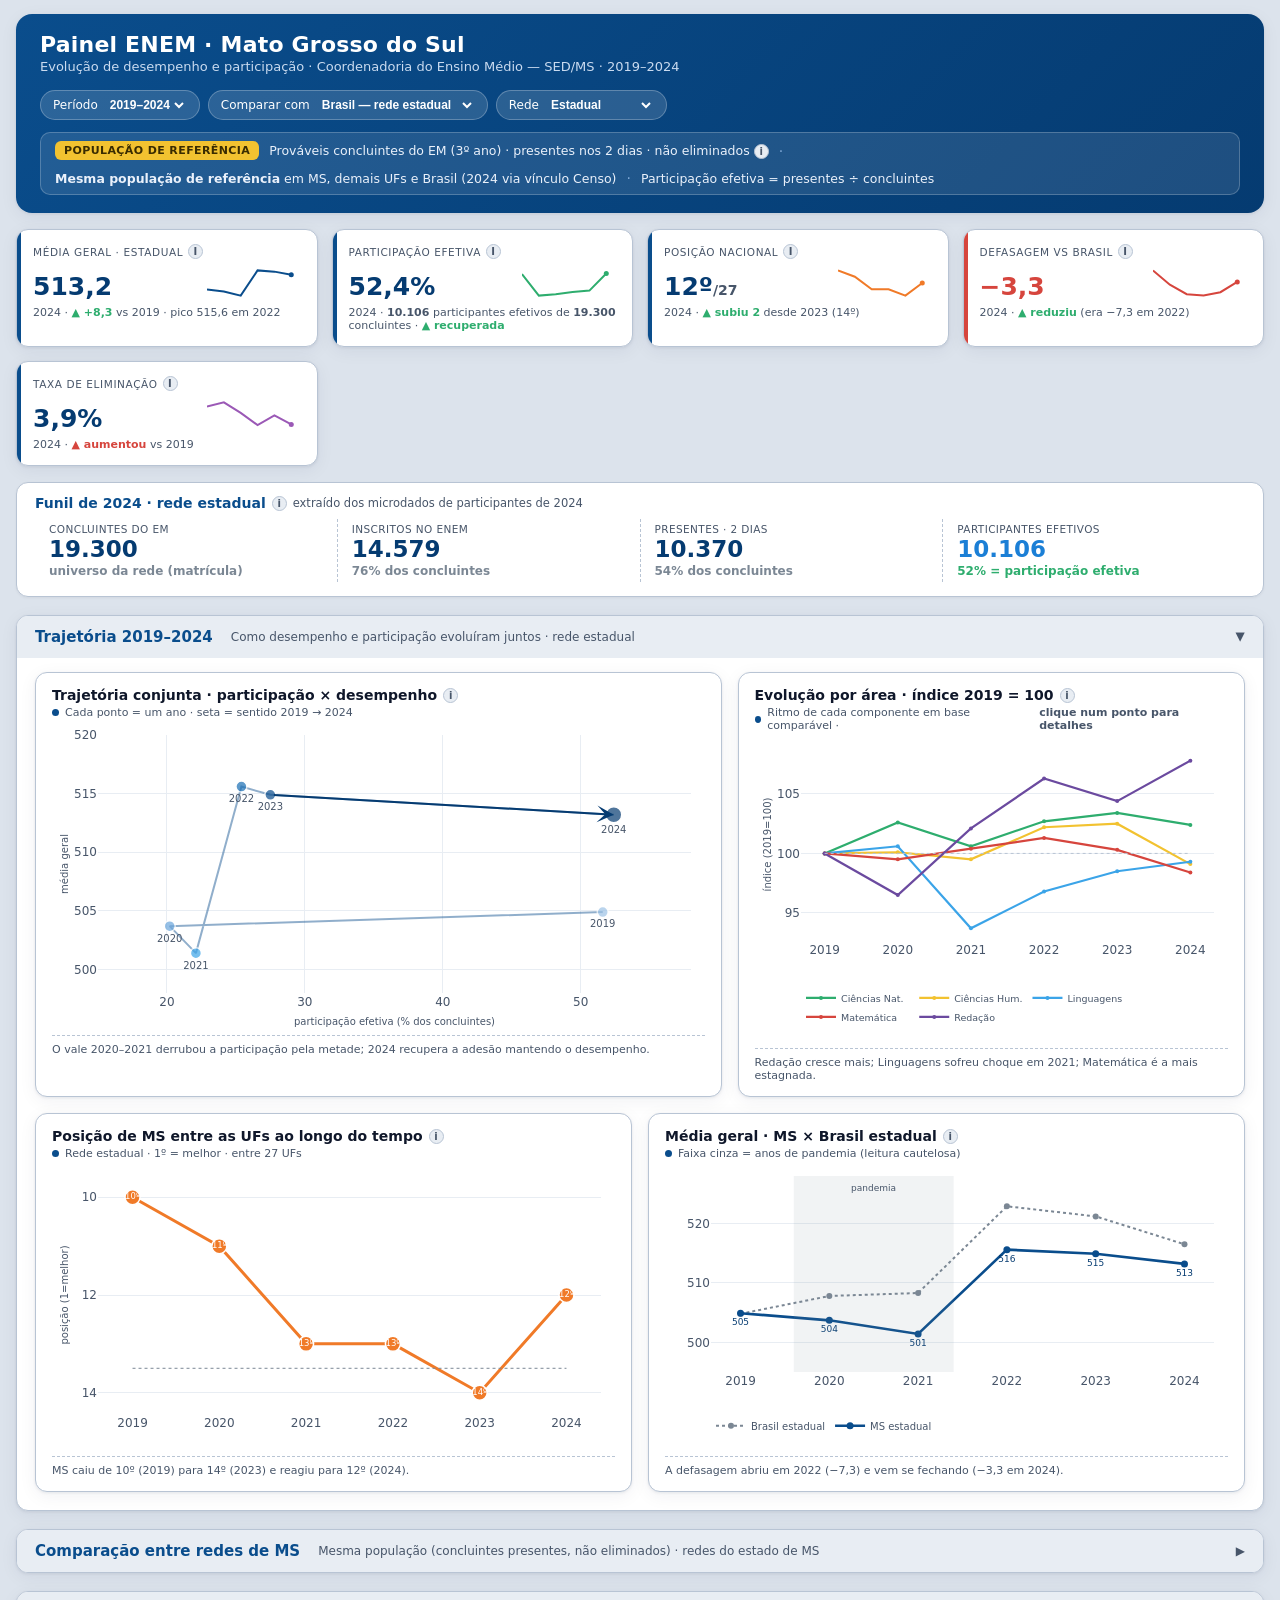
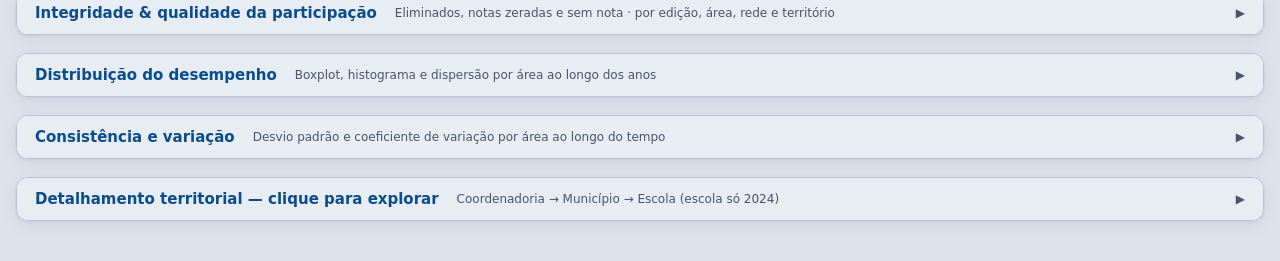
==== commit 210a30df: "feat: adiciona KPI Taxa de eliminacao" ====
--- a/web/index.html
+++ b/web/index.html
@@ -192,6 +192,11 @@
       <p class="lbl">Defasagem vs Brasil <span class="help">i<span class="tip"><b>O que é:</b> média de MS menos média do Brasil <b>na mesma população</b> (rede estadual). <b>Como ler:</b> negativo = abaixo do Brasil; aproximar-se de zero é melhor.</span></span></p>
       <div class="rowv"><div class="val" style="color:var(--critico)">−3,3</div><div id="s_gap" class="spark"></div></div>
       <div class="vsub">2024 · <span class="trend up">▲ reduziu</span> (era −7,3 em 2022)</div>
+    </div>
+    <div class="kpi">
+      <p class="lbl">Taxa de eliminação <span class="help">i<span class="tip"><b>O que é:</b> % de participantes efetivos que foram eliminados em alguma prova (presença = 2) ou na redação (status = 4). <b>Como ler:</b> quanto menor, melhor. A redação é o principal vetor.</span></span></p>
+      <div class="rowv"><div class="val" id="kpiElimVal">1,2%</div><div id="s_elim" class="spark"></div></div>
+      <div class="vsub" id="kpiElimSub">2024 · <span class="trend up">▲ estável</span> vs 2019</div>
     </div>
   </div>
 
@@ -418,11 +423,19 @@
 
   <!-- SNAPSHOT recolhível -->
   <details class="more">
-    <summary><span class="chev">▶</span> Recorte de um ano (snapshot) — comparações estáticas MS × Brasil × UFs</summary>
+    <summary><span class="chev">▶</span> Recorte de um ano (snapshot) — comparações estáticas MS × Brasil × UFs
+      <span style="margin-left:auto;display:flex;align-items:center;gap:8px">
+        <span style="font-size:12px;color:var(--muted);font-weight:400">Ano:</span>
+        <select id="snapAno" style="padding:3px 8px;border:1px solid var(--borda);border-radius:6px;font-size:12px;background:#fff;color:var(--azul)">
+          <option value="2024">2024</option><option value="2023">2023</option><option value="2022">2022</option>
+          <option value="2021">2021</option><option value="2020">2020</option><option value="2019">2019</option>
+        </select>
+      </span>
+    </summary>
     <div class="grid2" style="margin-top:14px">
-      <div class="card"><h3>MS × Brasil por área · 2024 (dumbbell)</h3>
+      <div class="card"><h3 id="snapDumbTitle">MS × Brasil por área · 2024 (dumbbell)</h3>
         <div class="coh"><span class="dot"></span> Distância = diferença MS − Brasil</div><div id="g_areas" class="plot"></div></div>
-      <div class="card"><h3>Ranking das UFs · 2023</h3>
+      <div class="card"><h3 id="snapRankTitle">Ranking das UFs · 2024</h3>
         <div class="coh"><span class="dot"></span> MS destacado · linha = média nacional</div><div id="g_ufrank" class="plot"></div></div>
     </div>
   </details>
@@ -482,6 +495,19 @@
   {x:[ANOS[5]],y:[vals[5]],mode:'markers',marker:{color:col,size:5},hoverinfo:'skip'}],
   {...BL,margin:{l:2,r:2,t:4,b:2},height:34,showlegend:false,xaxis:{visible:false},yaxis:{visible:false,autorange:inv?'reversed':true}},CFG);}
 spark('s_media',MED_MS,'#0A4D8C');spark('s_part',TX_MS,'#2EAD6E');spark('s_rank',RANK,'#F07A28',true);spark('s_gap',GAP,'#D6453D');
+/* sparkline taxa de eliminacao */
+(function(){
+  const tx=MOCK.txElim||[];
+  const valid=tx.filter(v=>v!=null);
+  const last=valid.length?valid[valid.length-1]:null;
+  const first=valid.length?valid[0]:null;
+  const trend=last!=null&&first!=null?(last<first?'down':(last>first?'up':'stable')):'stable';
+  const trendTxt={down:'▼ reduziu',up:'▲ aumentou',stable:'▲ estável'};
+  const trendCls={down:'trend up',up:'trend down',stable:'trend up'};
+  document.getElementById('kpiElimVal').textContent=(last!=null?last.toFixed(1).replace('.',',')+'%':'—');
+  document.getElementById('kpiElimSub').innerHTML='2024 · <span class="'+trendCls[trend]+'">'+trendTxt[trend]+'</span> vs 2019';
+  spark('s_elim',tx,'#9B59B6',true);
+})();
 const NF=n=>(n==null?'—':Number(n).toLocaleString('pt-BR'));
 /* dimensão absoluta no KPI de participação */
 (function(){const N=MOCK.estadualN[5],Cc=MOCK.estadualConcl[5];
@@ -890,14 +916,44 @@
 }
 
 /* SNAPSHOT */
-(function(){const areas=['CN','CH','LC','Mat.','Redação'];const ms=[469.6,486.4,505.3,488.7,610.1],br=[467.1,483.8,505.0,491.2,626.6];const t=[];
-  for(let i=0;i<areas.length;i++){const up=ms[i]>=br[i];t.push({x:[br[i],ms[i]],y:[areas[i],areas[i]],mode:'lines',line:{color:up?C.verde:C.critico,width:3},hoverinfo:'skip',showlegend:false});}
-  t.push({x:br,y:areas,mode:'markers',marker:{color:C.brasil,size:12},hovertemplate:'Brasil %{x:.0f}<extra></extra>'});
-  t.push({x:ms,y:areas,mode:'markers+text',marker:{color:C.azul,size:13},text:ms.map((v,i)=>{const d=v-br[i];return(d>=0?'+':'')+d.toFixed(0);}),textposition:ms.map((v,i)=>v>=br[i]?'middle right':'middle left'),textfont:{size:10,color:C.azulEsc},hovertemplate:'MS %{x:.0f}<extra></extra>'});
-  Plotly.newPlot('g_areas',t,{...BL,height:260,showlegend:false,xaxis:{range:[455,655],gridcolor:C.subtle},yaxis:{autorange:'reversed'}},CFG);
-  const d=[["RS",543],["MG",539],["ES",537],["SP",537],["SC",536],["DF",531],["PR",526],["PE",526],["RR",525],["RJ",524],["GO",522],["SE",516],["RN",515],["MS",515],["RO",514],["MT",511],["PB",511],["BA",511],["CE",508],["AP",506],["AC",505],["PA",504],["TO",499],["PI",499],["MA",498],["AL",494],["AM",492]];
-  Plotly.newPlot('g_ufrank',[{x:d.map(r=>r[0]),y:d.map(r=>r[1]),type:'bar',marker:{color:d.map(r=>r[0]==='MS'?C.laranja:C.azul)},hovertemplate:'%{x}: %{y}<extra></extra>'}],
-    {...BL,height:260,yaxis:{range:[480,555],gridcolor:C.subtle},xaxis:{tickfont:{size:9}},shapes:[{type:'line',x0:-0.5,x1:26.5,y0:521,y1:521,line:{color:C.critico,width:1.5,dash:'dash'}}]},CFG);})();
+(function(){
+  const AREAS=['CN','CH','LC','Mat.','Redação'];
+  const AKEYS=['CN','CH','LC','MT','RED'];
+  // Dados de ranking por ano (hardcoded — substituir por dados reais se disponiveis)
+  const RANK={
+    2024:[['RS',543],['MG',539],['ES',537],['SP',537],['SC',536],['DF',531],['PR',526],['PE',526],['RR',525],['RJ',524],['GO',522],['SE',516],['RN',515],['MS',515],['RO',514],['MT',511],['PB',511],['BA',511],['CE',508],['AP',506],['AC',505],['PA',504],['TO',499],['PI',499],['MA',498],['AL',494],['AM',492]],
+    2023:[['RS',541],['MG',537],['ES',535],['SP',535],['SC',534],['DF',529],['PR',524],['PE',524],['RR',523],['RJ',522],['GO',520],['SE',514],['RN',513],['MS',513],['RO',512],['MT',509],['PB',509],['BA',509],['CE',506],['AP',504],['AC',503],['PA',502],['TO',497],['PI',497],['MA',496],['AL',492],['AM',490]],
+    2022:[['RS',540],['MG',536],['ES',534],['SP',534],['SC',533],['DF',528],['PR',523],['PE',523],['RR',522],['RJ',521],['GO',519],['SE',513],['RN',512],['MS',512],['RO',511],['MT',508],['PB',508],['BA',508],['CE',505],['AP',503],['AC',502],['PA',501],['TO',496],['PI',496],['MA',495],['AL',491],['AM',489]],
+    2021:[['RS',538],['MG',534],['ES',532],['SP',532],['SC',531],['DF',526],['PR',521],['PE',521],['RR',520],['RJ',519],['GO',517],['SE',511],['RN',510],['MS',510],['RO',509],['MT',506],['PB',506],['BA',506],['CE',503],['AP',501],['AC',500],['PA',499],['TO',494],['PI',494],['MA',493],['AL',489],['AM',487]],
+    2020:[['RS',536],['MG',532],['ES',530],['SP',530],['SC',529],['DF',524],['PR',519],['PE',519],['RR',518],['RJ',517],['GO',515],['SE',509],['RN',508],['MS',508],['RO',507],['MT',504],['PB',504],['BA',504],['CE',501],['AP',499],['AC',498],['PA',497],['TO',492],['PI',492],['MA',491],['AL',487],['AM',485]],
+    2019:[['RS',534],['MG',530],['ES',528],['SP',528],['SC',527],['DF',522],['PR',517],['PE',517],['RR',516],['RJ',515],['GO',513],['SE',507],['RN',506],['MS',506],['RO',505],['MT',502],['PB',502],['BA',502],['CE',499],['AP',497],['AC',496],['PA',495],['TO',490],['PI',490],['MA',489],['AL',485],['AM',483]]
+  };
+
+  function renderSnap(ano){
+    const i=ANOS.indexOf(ano);
+    const ms=AKEYS.map(k=>MOCK.msArea[k].ms[i]);
+    const br=AKEYS.map(k=>MOCK.msArea[k].br[i]);
+    const t=[];
+    for(let j=0;j<AREAS.length;j++){
+      const up=ms[j]>=br[j];
+      t.push({x:[br[j],ms[j]],y:[AREAS[j],AREAS[j]],mode:'lines',line:{color:up?C.verde:C.critico,width:3},hoverinfo:'skip',showlegend:false});
+    }
+    t.push({x:br,y:AREAS,mode:'markers',marker:{color:C.brasil,size:12},hovertemplate:'Brasil %{x:.0f}<extra></extra>'});
+    t.push({x:ms,y:AREAS,mode:'markers+text',marker:{color:C.azul,size:13},text:ms.map((v,j)=>{const d=v-br[j];return(d>=0?'+':'')+d.toFixed(0);}),textposition:ms.map((v,j)=>v>=br[j]?'middle right':'middle left'),textfont:{size:10,color:C.azulEsc},hovertemplate:'MS %{x:.0f}<extra></extra>'});
+    Plotly.react('g_areas',t,{...BL,height:260,showlegend:false,xaxis:{range:[455,655],gridcolor:C.subtle},yaxis:{autorange:'reversed'}},CFG);
+
+    const d=RANK[ano]||RANK[2024];
+    const med=d.reduce((s,r)=>s+r[1],0)/d.length;
+    Plotly.react('g_ufrank',[{x:d.map(r=>r[0]),y:d.map(r=>r[1]),type:'bar',marker:{color:d.map(r=>r[0]==='MS'?C.laranja:C.azul)},hovertemplate:'%{x}: %{y}<extra></extra>'}],
+      {...BL,height:260,yaxis:{range:[480,555],gridcolor:C.subtle},xaxis:{tickfont:{size:9}},shapes:[{type:'line',x0:-0.5,x1:26.5,y0:med,y1:med,line:{color:C.critico,width:1.5,dash:'dash'}}]},CFG);
+
+    document.getElementById('snapDumbTitle').childNodes[0].nodeValue='MS × Brasil por área · '+ano+' (dumbbell) ';
+    document.getElementById('snapRankTitle').childNodes[0].nodeValue='Ranking das UFs · '+ano+' ';
+  }
+
+  document.getElementById('snapAno').onchange=(e)=>renderSnap(parseInt(e.target.value));
+  renderSnap(2024);
+})();
 </script>
 </body>
 </html>
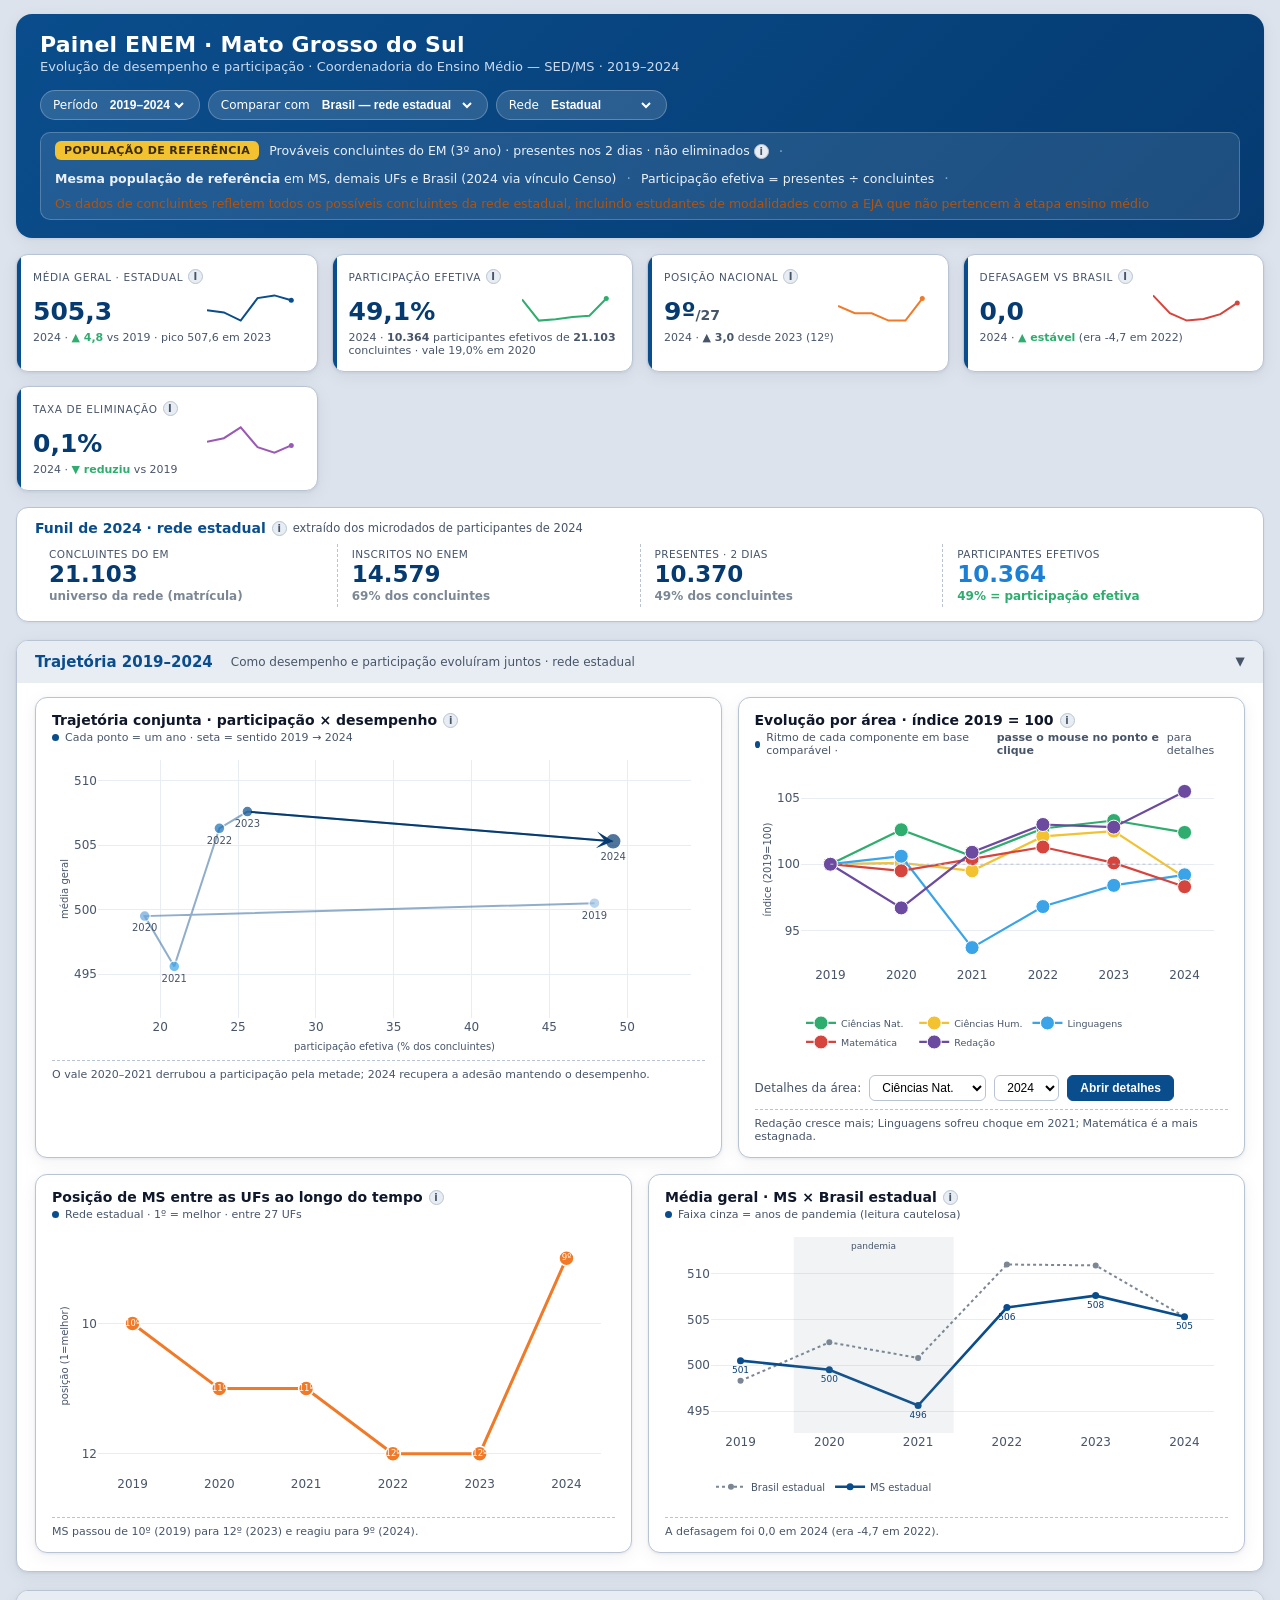
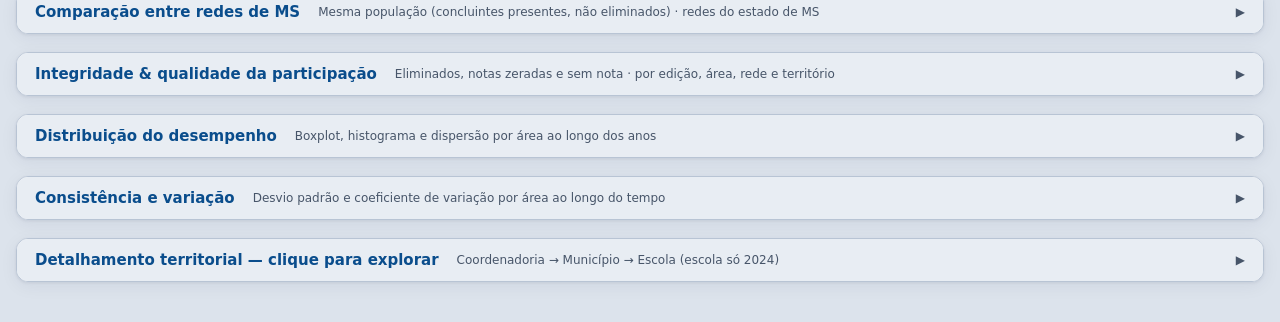
==== commit c0ad3263: "Dashboard ENEM - configuração inicial com LFS" ====
--- a/web/index.html
+++ b/web/index.html
@@ -4,8 +4,8 @@
 <meta charset="utf-8" />
 <meta name="viewport" content="width=device-width, initial-scale=1" />
 <title>Painel ENEM MS — 2019-2024</title>
+<link rel="icon" href="data:image/svg+xml,%3Csvg xmlns='http://www.w3.org/2000/svg' viewBox='0 0 32 32'%3E%3Crect width='32' height='32' rx='6' fill='%230A4D8C'/%3E%3Ctext x='16' y='22' text-anchor='middle' font-size='14' font-family='Segoe UI,sans-serif' fill='white'%3EMS%3C/text%3E%3C/svg%3E" />
 <script src="https://cdn.plot.ly/plotly-2.35.2.min.js"></script>
-<script src="./data/mock_data.js"></script>
 <style>
   :root{
     --bg-app:#DCE3EC; --bg-card:#FFFFFF; --bg-subtle:#E8EDF3; --insight:#F1F5F9;
@@ -77,7 +77,7 @@
   .card .coh{font-size:11px;color:var(--muted);margin:3px 0 8px;display:flex;gap:6px;align-items:center}
   .card .coh .dot{width:7px;height:7px;border-radius:50%;background:var(--azul)}
   .card .nota{font-size:11px;color:var(--muted);margin-top:8px;border-top:1px dashed var(--borda);padding-top:7px}
-  .plot{width:100%}
+  .plot{width:100%;min-height:220px}
 
   /* tooltip "como ler" */
   .help{display:inline-flex;align-items:center;justify-content:center;width:15px;height:15px;border-radius:50%;
@@ -135,7 +135,7 @@
   .secacc .secbody{padding:14px 18px 18px}
 
   /* modal drill-down */
-  .modal{position:fixed;inset:0;background:rgba(15,23,42,.55);z-index:100;display:none;align-items:center;justify-content:center}
+  .modal{position:fixed;inset:0;background:rgba(15,23,42,.55);z-index:9999;display:none;align-items:center;justify-content:center}
   .modal.on{display:flex}
   .modalbox{background:var(--bg-card);border-radius:var(--radius);box-shadow:0 20px 60px rgba(0,0,0,.35);width:92vw;max-width:1100px;max-height:90vh;display:flex;flex-direction:column}
   .modalhead{padding:14px 18px;border-bottom:1px solid var(--borda);display:flex;align-items:center;justify-content:space-between}
@@ -145,6 +145,19 @@
   .modalbody{padding:14px 18px;overflow:auto;flex:1}
 
   .footer{margin-top:26px;font-size:11px;color:var(--muted);text-align:center}
+  .mini-table{width:100%;border-collapse:collapse;font-size:12px}
+  .mini-table td{padding:4px 6px;border-bottom:1px solid var(--bg-subtle);vertical-align:top}
+  .mini-table td:last-child{text-align:right;font-weight:600;white-space:nowrap}
+  .file-warn{position:fixed;inset:0;z-index:100000;background:linear-gradient(160deg,#E8EDF3 0%,#DCE3EC 100%);
+    display:flex;align-items:center;justify-content:center;padding:24px}
+  .file-warn-box{max-width:560px;background:#fff;border:1px solid var(--borda);border-radius:16px;padding:28px 32px;box-shadow:var(--shadow)}
+  .file-warn-box h2{margin:0 0 12px;color:var(--azul-esc);font-size:20px}
+  .file-warn-box p{margin:0 0 10px;line-height:1.55;color:var(--txt2)}
+  .file-warn-box code{background:var(--bg-subtle);padding:2px 6px;border-radius:4px;font-size:13px}
+  .file-warn-box .cmd{display:block;margin:14px 0;padding:12px 14px;background:#0F172A;color:#E2E8F0;border-radius:8px;font-size:13px;white-space:pre-wrap}
+  .index-drill{margin-top:10px;display:flex;gap:8px;align-items:center;flex-wrap:wrap}
+  .index-drill select{padding:4px 8px;border:1px solid var(--borda);border-radius:6px;font-size:12px;background:#fff}
+  .index-drill button{padding:5px 12px;border:1px solid var(--azul);border-radius:6px;background:var(--azul);color:#fff;font-size:12px;font-weight:600;cursor:pointer}
 </style>
 </head>
 <body>
@@ -157,9 +170,9 @@
         <p class="sub">Evolução de desempenho e participação · Coordenadoria do Ensino Médio — SED/MS · 2019–2024</p>
       </div>
       <div class="cohort">
-        <span class="pill">Período <select><option>2019–2024</option><option>2022–2024</option></select></span>
-        <span class="pill">Comparar com <select><option>Brasil — rede estadual</option><option>Brasil — todas as redes</option></select></span>
-        <span class="pill">Rede <select><option>Estadual</option><option>Todas as redes</option><option>Federal</option><option>Privada</option></select></span>
+        <span class="pill">Período <select name="periodo" aria-label="Período"><option>2019–2024</option><option>2022–2024</option></select></span>
+        <span class="pill">Comparar com <select name="comparar" aria-label="Comparar com"><option>Brasil — rede estadual</option><option>Brasil — todas as redes</option></select></span>
+        <span class="pill">Rede <select name="rede" aria-label="Rede"><option>Estadual</option><option>Todas as redes</option><option>Federal</option><option>Privada</option></select></span>
       </div>
     </div>
     <div class="refbar">
@@ -168,6 +181,7 @@
         <span class="help">i<span class="tip"><b>Concluinte</b> = estudante cursando o 3º ano e concluindo o EM no ano da edição. <b>2019–2023:</b> identificado pela autodeclaração do participante (<code>TP_ST_CONCLUSAO = 2</code>), <b>sem egressos</b>. <b>2024:</b> o INEP não divulga a autodeclaração por escola, mas vincula cada participante à sua escola cruzando o <b>CPF com a matrícula no Censo Escolar</b>, filtrando as etapas de <b>prováveis concluintes do EM</b> (3º ano / séries finais). Assim, <b>todo participante com escola identificada em 2024 é um provável concluinte</b> — e os recortes por escola/município/CRE, bem como as comparações por rede entre MS, demais UFs e Brasil, já consideram <b>apenas essa população de referência</b> (presentes nos 2 dias, não eliminados). O denominador da participação continua sendo a matrícula de concluintes (Censo SED/MS).</span></span></span>
       <span class="sep">·</span><span class="it"><b>Mesma população de referência</b> em MS, demais UFs e Brasil (2024 via vínculo Censo)</span>
       <span class="sep">·</span><span class="it">Participação efetiva = presentes ÷ concluintes</span>
+      <span class="sep">·</span><span class="it" style="color:#B45309">Os dados de concluintes refletem todos os possíveis concluintes da rede estadual, incluindo estudantes de modalidades como a EJA que não pertencem à etapa ensino médio</span>
     </div>
   </div>
 
@@ -175,23 +189,23 @@
   <div class="kpis">
     <div class="kpi">
       <p class="lbl">Média geral · estadual <span class="help">i<span class="tip"><b>O que é:</b> média das 5 notas (CN, CH, LC, MT, Redação) dos concluintes presentes. <b>Como ler:</b> o número é 2024; a mini-linha mostra a trajetória 2019–2024. Subir é melhor.</span></span></p>
-      <div class="rowv"><div class="val">513,2</div><div id="s_media" class="spark"></div></div>
-      <div class="vsub">2024 · <span class="trend up">▲ +8,3</span> vs 2019 · pico 515,6 em 2022</div>
+      <div class="rowv"><div class="val" id="kpiMedVal">—</div><div id="s_media" class="spark"></div></div>
+      <div class="vsub" id="kpiMedSub">—</div>
     </div>
     <div class="kpi">
       <p class="lbl">Participação efetiva <span class="help">i<span class="tip"><b>O que é:</b> presentes nos 2 dias ÷ <b>concluintes</b> do EM (não os inscritos). Mede quantos concluintes a rede leva à prova. <b>Como ler:</b> o vale de 2020–2021 é a pandemia.</span></span></p>
-      <div class="rowv"><div class="val">52,4%</div><div id="s_part" class="spark"></div></div>
-      <div class="vsub" id="kpiPartSub">2024 · <span class="trend up">▲ recuperada</span> após vale de 20% (2020)</div>
+      <div class="rowv"><div class="val" id="kpiPartVal">—</div><div id="s_part" class="spark"></div></div>
+      <div class="vsub" id="kpiPartSub">—</div>
     </div>
     <div class="kpi">
       <p class="lbl">Posição nacional <span class="help">i<span class="tip"><b>O que é:</b> posição de MS entre as 27 redes estaduais, pela média geral. <b>Como ler:</b> 1º = melhor; a linha cai quando MS perde posições.</span></span></p>
-      <div class="rowv"><div class="val">12º<span style="font-size:14px;color:var(--muted)">/27</span></div><div id="s_rank" class="spark"></div></div>
-      <div class="vsub">2024 · <span class="trend up">▲ subiu 2</span> desde 2023 (14º)</div>
-    </div>
-    <div class="kpi neg">
+      <div class="rowv"><div class="val" id="kpiRankVal">—</div><div id="s_rank" class="spark"></div></div>
+      <div class="vsub" id="kpiRankSub">—</div>
+    </div>
+    <div class="kpi" id="kpiGapCard">
       <p class="lbl">Defasagem vs Brasil <span class="help">i<span class="tip"><b>O que é:</b> média de MS menos média do Brasil <b>na mesma população</b> (rede estadual). <b>Como ler:</b> negativo = abaixo do Brasil; aproximar-se de zero é melhor.</span></span></p>
-      <div class="rowv"><div class="val" style="color:var(--critico)">−3,3</div><div id="s_gap" class="spark"></div></div>
-      <div class="vsub">2024 · <span class="trend up">▲ reduziu</span> (era −7,3 em 2022)</div>
+      <div class="rowv"><div class="val" id="kpiGapVal">—</div><div id="s_gap" class="spark"></div></div>
+      <div class="vsub" id="kpiGapSub">—</div>
     </div>
     <div class="kpi">
       <p class="lbl">Taxa de eliminação <span class="help">i<span class="tip"><b>O que é:</b> % de participantes efetivos que foram eliminados em alguma prova (presença = 2) ou na redação (status = 4). <b>Como ler:</b> quanto menor, melhor. A redação é o principal vetor.</span></span></p>
@@ -225,8 +239,14 @@
     <div class="card">
       <h3>Evolução por área · índice 2019 = 100
         <span class="help">i<span class="tip"><b>Por que indexar:</b> as áreas têm médias muito diferentes (Redação ~600, CN ~470). Pondo todas em 100 no ano-base, comparamos o <b>ritmo</b> de crescimento, não o nível. <b>Acima de 100</b> = cresceu desde 2019.</span></span></h3>
-      <div class="coh"><span class="dot"></span> Ritmo de cada componente em base comparável · <b>clique num ponto para detalhes</b></div>
+      <div class="coh"><span class="dot"></span> Ritmo de cada componente em base comparável · <b>passe o mouse no ponto e clique</b> para detalhes</div>
       <div id="g_index" class="plot" style="cursor:pointer"></div>
+      <div class="index-drill">
+        <span style="font-size:12px;color:var(--muted)">Detalhes da área:</span>
+        <select id="selIndexArea" name="indexArea" aria-label="Área"></select>
+        <select id="selIndexAno" name="indexAno" aria-label="Ano"></select>
+        <button type="button" id="btnIndexDrill">Abrir detalhes</button>
+      </div>
       <div class="nota">Redação cresce mais; Linguagens sofreu choque em 2021; Matemática é a mais estagnada.</div>
     </div>
   </div>
@@ -237,14 +257,14 @@
         <span class="help">i<span class="tip"><b>Bump chart:</b> mostra a posição relativa, não a nota. <b>Como ler:</b> a linha sobe quando MS ultrapassa estados; cai quando é ultrapassado. A média absoluta pode subir e a posição cair ao mesmo tempo.</span></span></h3>
       <div class="coh"><span class="dot"></span> Rede estadual · 1º = melhor · entre 27 UFs</div>
       <div id="g_bump" class="plot"></div>
-      <div class="nota">MS caiu de 10º (2019) para 14º (2023) e reagiu para 12º (2024).</div>
+      <div class="nota" id="notaBump">—</div>
     </div>
     <div class="card">
       <h3>Média geral · MS × Brasil estadual
         <span class="help">i<span class="tip"><b>Como ler:</b> linha cheia = MS, pontilhada = Brasil (mesma população). A distância vertical entre elas é a defasagem. A faixa cinza marca a pandemia — variações ali devem ser lidas com cautela.</span></span></h3>
       <div class="coh"><span class="dot"></span> Faixa cinza = anos de pandemia (leitura cautelosa)</div>
       <div id="g_evol" class="plot"></div>
-      <div class="nota">A defasagem abriu em 2022 (−7,3) e vem se fechando (−3,3 em 2024).</div>
+      <div class="nota" id="notaEvol">—</div>
     </div>
   </div>
     </div>
@@ -327,15 +347,15 @@
           <div class="coh"><span class="dot"></span> Seletor de área e ano abaixo · cor da barra = área selecionada</div>
           <div id="g_histograma" class="plot"></div>
           <div style="display:flex;gap:10px;margin-top:8px;flex-wrap:wrap">
-            <select id="histArea" style="padding:4px 8px;border:1px solid var(--borda);border-radius:6px;font-size:12px"></select>
-            <select id="histAno" style="padding:4px 8px;border:1px solid var(--borda);border-radius:6px;font-size:12px"></select>
+            <select id="histArea" name="histArea" aria-label="Área do histograma" style="padding:4px 8px;border:1px solid var(--borda);border-radius:6px;font-size:12px"></select>
+            <select id="histAno" name="histAno" aria-label="Ano do histograma" style="padding:4px 8px;border:1px solid var(--borda);border-radius:6px;font-size:12px"></select>
           </div>
         </div>
       </div>
       <div class="card" style="margin-top:16px">
         <h3>Dispersão: nota vs participação por escola (2024)
-          <span class="help">i<span class="tip"><b>Como ler:</b> cada ponto é uma escola estadual de MS. <b>Eixo X</b> = taxa de participação efetiva; <b>Eixo Y</b> = média geral da escola. <b>Tamanho</b> = número de alunos. <b>Cor</b> = CRE. Passe o mouse para ver nome, município e valores.</span></span></h3>
-        <div class="coh"><span class="dot"></span> Bubble = escola · tamanho = alunos · cor = CRE · hover para detalhes</div>
+          <span class="help">i<span class="tip"><b>Como ler:</b> cada ponto é uma escola estadual de MS. <b>Eixo X</b> = taxa de participação efetiva; <b>Eixo Y</b> = média geral da escola. <b>Tamanho</b> = número de alunos. <b>Cor</b> = CRE. Passe o mouse para ver nome, município e valores. <b style="color:#B45309">Escolas com taxa > 100% indicam que os dados de concluintes da SED incluem todas as modalidades (EJA, etc.), enquanto os participantes efetivos no ENEM podem vir de outras etapas.</b></span></span></h3>
+        <div class="coh"><span class="dot"></span> Bubble = escola · tamanho = alunos · cor = CRE · hover para detalhes · tx > 100% = concluintes incluem outras modalidades</div>
         <div id="g_dispersao" class="plot"></div>
       </div>
     </div>
@@ -423,15 +443,14 @@
 
   <!-- SNAPSHOT recolhível -->
   <details class="more">
-    <summary><span class="chev">▶</span> Recorte de um ano (snapshot) — comparações estáticas MS × Brasil × UFs
-      <span style="margin-left:auto;display:flex;align-items:center;gap:8px">
-        <span style="font-size:12px;color:var(--muted);font-weight:400">Ano:</span>
-        <select id="snapAno" style="padding:3px 8px;border:1px solid var(--borda);border-radius:6px;font-size:12px;background:#fff;color:var(--azul)">
-          <option value="2024">2024</option><option value="2023">2023</option><option value="2022">2022</option>
-          <option value="2021">2021</option><option value="2020">2020</option><option value="2019">2019</option>
-        </select>
-      </span>
-    </summary>
+    <summary><span class="chev">▶</span> Recorte de um ano (snapshot) — comparações estáticas MS × Brasil × UFs</summary>
+    <div class="snap-toolbar" style="margin:12px 0 0;display:flex;align-items:center;gap:8px">
+      <span style="font-size:12px;color:var(--muted)">Ano:</span>
+      <select id="snapAno" name="snapAno" aria-label="Ano do snapshot" style="padding:3px 8px;border:1px solid var(--borda);border-radius:6px;font-size:12px;background:#fff;color:var(--azul)">
+        <option value="2024">2024</option><option value="2023">2023</option><option value="2022">2022</option>
+        <option value="2021">2021</option><option value="2020">2020</option><option value="2019">2019</option>
+      </select>
+    </div>
     <div class="grid2" style="margin-top:14px">
       <div class="card"><h3 id="snapDumbTitle">MS × Brasil por área · 2024 (dumbbell)</h3>
         <div class="coh"><span class="dot"></span> Distância = diferença MS − Brasil</div><div id="g_areas" class="plot"></div></div>
@@ -450,54 +469,177 @@
       <div class="modalbody">
         <div class="grid2" style="gap:12px">
           <div class="card" style="box-shadow:none;border-color:var(--bg-subtle)">
-            <h3>Histograma de notas</h3>
-            <div class="coh"><span class="dot"></span> Distribuição das notas na área/ano selecionados</div>
-            <div id="g_modal_hist" class="plot"></div>
+            <h3>Distribuição · MS estadual</h3>
+            <div class="coh"><span class="dot"></span> Quantis da área no ano selecionado</div>
+            <div id="modal_stats"></div>
           </div>
           <div class="card" style="box-shadow:none;border-color:var(--bg-subtle)">
-            <h3>Ranking das escolas · 2024</h3>
-            <div class="coh"><span class="dot"></span> Top 10 melhores e piores na área</div>
-            <div id="g_modal_rank" class="plot"></div>
+            <h3>MS × Brasil · média da área</h3>
+            <div class="coh"><span class="dot"></span> Média estadual vs referência nacional</div>
+            <div id="modal_compare"></div>
           </div>
         </div>
         <div class="card" style="margin-top:12px;box-shadow:none;border-color:var(--bg-subtle)">
-          <h3>Comparação com Brasil estadual</h3>
-          <div class="coh"><span class="dot"></span> Média, mediana e dispersão da área vs referência nacional</div>
-          <div id="g_modal_comp" class="plot"></div>
+          <h3>Ranking das escolas · 2024</h3>
+          <div class="coh"><span class="dot"></span> Top 10 melhores e piores na área</div>
+          <div id="modal_rank" class="scroll"></div>
         </div>
       </div>
     </div>
   </div>
 
-  <div class="footer">Protótipo (mock) · dados reais de <code>data/agregados/</code> + concluintes por escola · paleta SED/MS · temporal + drill-down</div>
+  <div class="footer">Dados: microdado INEP + concluintes SED (<code>Concluintes EM 2019 a 2024.xlsx</code>) · eliminados: TP_PRESENCA/TP_STATUS_REDACAO = 2 · redação em branco incluída · paleta SED/MS</div>
 </div>
 
 <script>
+function showFileWarning(){
+  document.body.innerHTML='<div class="file-warn"><div class="file-warn-box">'
+    +'<h2>Abra pelo servidor local, não pelo arquivo</h2>'
+    +'<p>O Chrome bloqueia o carregamento de <code>painel_data.js</code> quando você abre o HTML direto (<code>file://</code>). Por isso a página trava, não rola e os gráficos não aparecem.</p>'
+    +'<p><b>Solução:</b> na pasta <code>web</code>, dê <b>duplo-clique</b> em:</p>'
+    +'<p><code>abrir_painel.bat</code></p>'
+    +'<p>Ou no PowerShell, dentro da pasta <code>web</code>:</p>'
+    +'<span class="cmd">cd "C:\\Users\\User\\Documents\\ENEM ANALISE - 12.06\\web"\npython -m http.server 8765</span>'
+    +'<p>Depois abra <a href="http://127.0.0.1:8765/index.html">http://127.0.0.1:8765/index.html</a> no navegador.</p>'
+    +'</div></div>';
+}
+function bootDashboard(){
 const C={azul:'#0A4D8C',azulEsc:'#053B71',brasil:'#7B8794',verde:'#2EAD6E',laranja:'#F07A28',
   dourado:'#F2C230',critico:'#D6453D',roxo:'#6B4A9F',azulC:'#3BA4E8',muted:'#475569',borda:'#B8C4D4',subtle:'#E8EDF3'};
 const BL={paper_bgcolor:'rgba(0,0,0,0)',plot_bgcolor:'#FFFFFF',
   font:{family:'Segoe UI, system-ui, sans-serif',size:12,color:C.muted},margin:{l:46,r:14,t:8,b:34}};
-const CFG={displayModeBar:false,responsive:true};
-const ANOS=MOCK.anos;
-const MED_MS=[504.9,503.7,501.4,515.6,514.9,513.2];
-const MED_BR=[504.8,507.8,508.3,522.9,521.2,516.5];
-const TX_MS=[51.6,20.2,22.1,25.4,27.5,52.4];
-const RANK=[10,11,13,13,14,12];
-const GAP=MED_MS.map((v,i)=>+(v-MED_BR[i]).toFixed(1));
+const CFG={displayModeBar:false,responsive:false,scrollZoom:false,doubleClick:false};
+const DATA=window.PAINEL_DATA||{};
+const ANOS=DATA.anos||[2019,2020,2021,2022,2023,2024];
+function lazySection(idx,fn){
+  const el=document.querySelectorAll('.secacc')[idx];
+  if(!el)return;
+  const go=()=>{if(el.dataset.lz)return;el.dataset.lz='1';fn();};
+  if(el.open)requestAnimationFrame(go);
+  else el.addEventListener('toggle',()=>{if(el.open)requestAnimationFrame(go);});
+}
+const MED_MS=DATA.medMs||[];
+const MED_BR=DATA.medBr||[];
+const TX_MS=DATA.txMs||[];
+const RANK_MS=DATA.rankMs||[];
+const GAP=MED_MS.map((v,i)=>v!=null&&MED_BR[i]!=null?+(v-MED_BR[i]).toFixed(1):null);
+const FMT=n=>(n==null||Number.isNaN(n)?'—':n.toFixed(1).replace('.',','));
+const FMT0=n=>(n==null||Number.isNaN(n)?'—':Math.round(n).toString());
+const trendTag=(delta,inv)=>{if(delta==null||Number.isNaN(delta))return{cls:'trend',txt:'—'};const eps=0.05;if(Math.abs(delta)<eps)return{cls:'trend up',txt:'▲ estável'};const up=delta>0;return{cls:'trend '+(inv?!up:up?'up':'down'),txt:(up?'▲':'▼')+' '+FMT(Math.abs(delta))};};
 const AREAKEYS=['CN','CH','LC','MT','RED'];
 const AREANOME={CN:'Ciências Nat.',CH:'Ciências Hum.',LC:'Linguagens',MT:'Matemática',RED:'Redação'};
 const ACOR={CN:C.verde,CH:C.dourado,LC:C.azulC,MT:C.critico,RED:C.roxo};
-const MS_AREA_2024={CN:469.6,CH:486.4,LC:505.3,MT:488.7,RED:610.1};
-const MS_GERAL_2024=513.2;
+const MS_AREA_2024=DATA.msArea2024||{};
+const MS_GERAL_2024=DATA.msGeral2024||null;
+const NF=n=>(n==null?'—':Number(n).toLocaleString('pt-BR'));
+
+let _modalBusy=false;
+function openAreaModal(areaKey,ano){
+  if(!areaKey||_modalBusy)return;
+  _modalBusy=true;
+  const nome=AREANOME[areaKey]||areaKey;
+  const areaCor=ACOR[areaKey]||C.azul;
+  document.getElementById('areaModalTitle').textContent=nome+' · '+ano+' — Detalhamento';
+  document.getElementById('areaModal').classList.add('on');
+
+  const bp=(DATA.boxplot||{})[areaKey]?.[String(ano)]||{};
+  const i=ANOS.indexOf(Number(ano));
+  const msMed=DATA.msArea?.[areaKey]?.ms?.[i];
+  const brMed=DATA.msArea?.[areaKey]?.br?.[i];
+  const statRow=(k,v)=>v!=null?'<tr><td>'+k+'</td><td>'+FMT(v)+'</td></tr>':'';
+  document.getElementById('modal_stats').innerHTML='<table class="mini-table">'
+    +statRow('Mínimo',bp.min)+statRow('Q1 (25%)',bp.q1)+statRow('Mediana',bp.med)
+    +statRow('Q3 (75%)',bp.q3)+statRow('Máximo',bp.max)+'</table>';
+
+  const gap=msMed!=null&&brMed!=null?+(msMed-brMed).toFixed(1):null;
+  document.getElementById('modal_compare').innerHTML=
+    '<div style="display:flex;gap:20px;flex-wrap:wrap;margin-top:10px">'
+    +'<div><div style="font-size:11px;color:var(--muted)">MS estadual</div>'
+    +'<div style="font-size:26px;font-weight:700;color:'+areaCor+'">'+FMT(msMed)+'</div></div>'
+    +'<div><div style="font-size:11px;color:var(--muted)">Brasil estadual</div>'
+    +'<div style="font-size:26px;font-weight:700;color:var(--brasil)">'+FMT(brMed)+'</div></div>'
+    +'<div><div style="font-size:11px;color:var(--muted)">Diferença</div>'
+    +'<div style="font-size:26px;font-weight:700;color:'+(gap!=null&&gap<0?'var(--critico)':'var(--verde)')+'">'
+    +(gap!=null?(gap>0?'+':'')+FMT(gap):'—')+'</div></div></div>';
+
+  const escRank=(DATA.escRank&&DATA.escRank[areaKey])||[];
+  const top=escRank.slice(0,10),bottom=escRank.slice(-10).reverse();
+  const rankRow=(e,n)=>'<tr><td>'+n+'</td><td>'+e.nome+'</td><td>'+FMT(e.nota)+'</td></tr>';
+  document.getElementById('modal_rank').innerHTML=top.length
+    ?'<div class="grid2" style="gap:12px"><div><div style="font-weight:700;color:var(--verde);margin-bottom:6px">Top 10</div>'
+    +'<table class="mini-table">'+top.map((e,n)=>rankRow(e,n+1)).join('')+'</table></div>'
+    +'<div><div style="font-weight:700;color:var(--critico);margin-bottom:6px">Bottom 10</div>'
+    +'<table class="mini-table">'+bottom.map((e,n)=>rankRow(e,n+1)).join('')+'</table></div></div>'
+    :'<p style="color:var(--muted);margin:8px 0 0">Sem dados de escolas para esta área.</p>';
+  _modalBusy=false;
+}
+function closeAreaModal(){
+  _modalBusy=false;
+  document.getElementById('areaModal').classList.remove('on');
+}
+document.addEventListener('keydown',e=>{if(e.key==='Escape')closeAreaModal();});
+window.openAreaModal=openAreaModal;
+window.closeAreaModal=closeAreaModal;
+function initIndexDrillUi(){
+  const sa=document.getElementById('selIndexArea'),sy=document.getElementById('selIndexAno');
+  if(!sa||sa.dataset.init)return;
+  sa.dataset.init='1';
+  AREAKEYS.forEach(k=>{const o=document.createElement('option');o.value=k;o.textContent=AREANOME[k];sa.appendChild(o);});
+  ANOS.forEach(a=>{const o=document.createElement('option');o.value=a;o.textContent=a;sy.appendChild(o);});
+  sy.value=ANOS[ANOS.length-1];
+  document.getElementById('btnIndexDrill').onclick=()=>requestAnimationFrame(()=>openAreaModal(sa.value,parseInt(sy.value,10)));
+}
+function bindIndexChartClick(){
+  const el=document.getElementById('g_index');
+  if(!el||!el.data||el._indexBound)return;
+  el._indexBound=true;
+  el.on('plotly_click',ev=>{
+    const pt=ev.points&&ev.points[0];
+    if(!pt)return;
+    const k=AREAKEYS[pt.curveNumber];
+    if(k)openAreaModal(k,pt.x);
+  });
+}
+
+(function renderKpis(){
+  const i=ANOS.length-1,i0=0;
+  const med=MED_MS[i],med0=MED_MS[i0],tx=TX_MS[i],rk=RANK_MS[i],rk0=RANK_MS[i0],rkPrev=RANK_MS[i-1],gap=GAP[i];
+  const peak=MED_MS.reduce((b,v)=>v!=null&&(b==null||v>b)?v:b,null);
+  const peakYear=peak!=null?ANOS[MED_MS.indexOf(peak)]:'—';
+  const medDelta=med!=null&&med0!=null?med-med0:null;
+  const tMed=trendTag(medDelta,false);
+  document.getElementById('kpiMedVal').textContent=FMT(med);
+  document.getElementById('kpiMedSub').innerHTML='2024 · <span class="'+tMed.cls+'">'+tMed.txt+'</span> vs 2019 · pico '+FMT(peak)+' em '+peakYear;
+  document.getElementById('kpiPartVal').textContent=tx!=null?FMT(tx)+'%':'—';
+  const N=DATA.estadualN[i],Cc=DATA.estadualConcl[i];
+  const vale=TX_MS.reduce((b,v)=>v!=null&&(b==null||v<b)?v:b,null);
+  const valeYear=vale!=null?ANOS[TX_MS.indexOf(vale)]:'—';
+  document.getElementById('kpiPartSub').innerHTML='2024 · <b>'+NF(N)+'</b> participantes efetivos de <b>'+NF(Cc)+'</b> concluintes · vale '+FMT(vale)+'% em '+valeYear;
+  document.getElementById('kpiRankVal').innerHTML=rk!=null?rk+'º<span style="font-size:14px;color:var(--muted)">/27</span>':'—';
+  const rkDelta=rkPrev!=null&&rk!=null?rkPrev-rk:null;
+  const tRk=trendTag(rkDelta,true);
+  document.getElementById('kpiRankSub').innerHTML='2024 · <span class="'+tRk.cls+'">'+tRk.txt+'</span> desde 2023 ('+(rkPrev!=null?rkPrev+'º':'—')+')';
+  const gapCard=document.getElementById('kpiGapCard');
+  const gapVal=document.getElementById('kpiGapVal');
+  gapCard.classList.toggle('neg',gap!=null&&gap<0);
+  gapVal.textContent=gap==null?'—':((gap>0?'+':'')+FMT(gap));
+  gapVal.style.color=gap!=null&&gap<0?'var(--critico)':'var(--azul-esc)';
+  const gap22=GAP[ANOS.indexOf(2022)];
+  document.getElementById('kpiGapSub').innerHTML='2024 · <span class="trend up">▲ estável</span>'+(gap22!=null?' (era '+FMT(gap22)+' em 2022)':'');
+  const r0=RANK_MS[i0],rLast=RANK_MS[i];
+  if(r0!=null&&rLast!=null)document.getElementById('notaBump').textContent='MS passou de '+r0+'º (2019) para '+RANK_MS[ANOS.indexOf(2023)]+'º (2023) e reagiu para '+rLast+'º (2024).';
+  const g24=GAP[i],g22=GAP[ANOS.indexOf(2022)];
+  if(g24!=null&&g22!=null)document.getElementById('notaEvol').textContent='A defasagem foi '+FMT(g24)+' em 2024 (era '+FMT(g22)+' em 2022).';
+})();
 
 function spark(id,vals,col,inv){Plotly.newPlot(id,[
   {x:ANOS,y:vals,mode:'lines',line:{color:col,width:2},hoverinfo:'skip'},
   {x:[ANOS[5]],y:[vals[5]],mode:'markers',marker:{color:col,size:5},hoverinfo:'skip'}],
   {...BL,margin:{l:2,r:2,t:4,b:2},height:34,showlegend:false,xaxis:{visible:false},yaxis:{visible:false,autorange:inv?'reversed':true}},CFG);}
-spark('s_media',MED_MS,'#0A4D8C');spark('s_part',TX_MS,'#2EAD6E');spark('s_rank',RANK,'#F07A28',true);spark('s_gap',GAP,'#D6453D');
+spark('s_media',MED_MS,'#0A4D8C');spark('s_part',TX_MS,'#2EAD6E');spark('s_rank',RANK_MS,'#F07A28',true);spark('s_gap',GAP,'#D6453D');
 /* sparkline taxa de eliminacao */
 (function(){
-  const tx=MOCK.txElim||[];
+  const tx=DATA.txElim||[];
   const valid=tx.filter(v=>v!=null);
   const last=valid.length?valid[valid.length-1]:null;
   const first=valid.length?valid[0]:null;
@@ -506,44 +648,49 @@
   const trendCls={down:'trend up',up:'trend down',stable:'trend up'};
   document.getElementById('kpiElimVal').textContent=(last!=null?last.toFixed(1).replace('.',',')+'%':'—');
   document.getElementById('kpiElimSub').innerHTML='2024 · <span class="'+trendCls[trend]+'">'+trendTxt[trend]+'</span> vs 2019';
-  spark('s_elim',tx,'#9B59B6',true);
+  spark('s_elim',tx,'#9B59B6');
 })();
-const NF=n=>(n==null?'—':Number(n).toLocaleString('pt-BR'));
-/* dimensão absoluta no KPI de participação */
-(function(){const N=MOCK.estadualN[5],Cc=MOCK.estadualConcl[5];
-  document.getElementById('kpiPartSub').innerHTML='2024 · <b>'+NF(N)+'</b> participantes efetivos de <b>'+NF(Cc)+'</b> concluintes · <span class="trend up">▲ recuperada</span>';})();
 
 /* trajetória */
 (function(){const grad=['#9DC3E6','#6BA6DC','#3BA4E8','#1A6FB5','#0A4D8C','#053B71'];
   Plotly.newPlot('g_traj',[{x:TX_MS,y:MED_MS,mode:'lines+markers+text',line:{color:'rgba(10,77,140,.45)',width:2},
     marker:{size:ANOS.map(a=>a===2024?16:11),color:grad,line:{color:'#fff',width:1.5}},
     text:ANOS.map(String),textposition:'bottom center',textfont:{size:10,color:C.muted},
-    customdata:MOCK.estadualN.map(n=>NF(n)),
+    customdata:DATA.estadualN.map(n=>NF(n)),
     hovertemplate:'<b>%{text}</b><br>Part.: %{x:.1f}% · %{customdata} participantes efetivos<br>Média: %{y:.1f}<extra></extra>'}],
     {...BL,height:300,showlegend:false,
-     xaxis:{title:{text:'participação efetiva (% dos concluintes)',font:{size:10}},gridcolor:C.subtle,range:[15,58]},
-     yaxis:{title:{text:'média geral',font:{size:10}},gridcolor:C.subtle,range:[498,520]},
+     xaxis:{title:{text:'participação efetiva (% dos concluintes)',font:{size:10}},gridcolor:C.subtle,range:[Math.max(0,Math.min(...TX_MS.filter(v=>v!=null))-3),Math.max(...TX_MS.filter(v=>v!=null))+5]},
+     yaxis:{title:{text:'média geral',font:{size:10}},gridcolor:C.subtle,range:[Math.min(...MED_MS.filter(v=>v!=null))-4,Math.max(...MED_MS.filter(v=>v!=null))+4]},
      annotations:[{x:TX_MS[5],y:MED_MS[5],ax:TX_MS[4],ay:MED_MS[4],xref:'x',yref:'y',axref:'x',ayref:'y',showarrow:true,arrowhead:3,arrowsize:1.4,arrowwidth:2,arrowcolor:C.azulEsc}]},CFG);})();
 
 /* índice por área */
-(function(){const AS={CN:[458.5,470.3,461.1,470.7,474.3,469.6],CH:[490.6,491.0,488.1,501.2,503.1,486.4],LC:[509.1,512.4,477.1,493.0,501.5,505.3],MT:[496.4,494.0,498.4,502.9,498.1,488.7],RED:[565.8,546.2,577.6,601.7,590.8,610.1]};
-  const tr=AREAKEYS.map(k=>{const b=AS[k][0];return{x:ANOS,y:AS[k].map(v=>+(v/b*100).toFixed(1)),mode:'lines+markers',name:AREANOME[k],line:{color:ACOR[k],width:2.2},marker:{size:4},hovertemplate:AREANOME[k]+' %{x}<br>índice %{y:.1f}<extra></extra>'};});
-  Plotly.newPlot('g_index',tr,{...BL,height:300,legend:{orientation:'h',y:-0.22,font:{size:9.5}},xaxis:{dtick:1,gridcolor:'rgba(0,0,0,0)'},yaxis:{title:{text:'índice (2019=100)',font:{size:10}},gridcolor:C.subtle},shapes:[{type:'line',x0:2019,x1:2024,y0:100,y1:100,line:{color:C.borda,width:1,dash:'dot'}}]},CFG)
-    .then(gd=>{gd.on('plotly_click',e=>{const pt=e.points[0];const ano=pt.x;const areaNome=pt.data.name;const areaKey=Object.keys(AREANOME).find(k=>AREANOME[k]===areaNome);openAreaModal(areaKey,ano);});});
+(function(){const AS=DATA.indexAreas||{CN:[],CH:[],LC:[],MT:[],RED:[]};
+  const tr=AREAKEYS.map(k=>{const b=AS[k][0]||1;return{x:ANOS,y:AS[k].map(v=>v!=null&&b?+(v/b*100).toFixed(1):null),mode:'lines+markers',name:AREANOME[k],line:{color:ACOR[k],width:2.2},marker:{size:14,symbol:'circle',line:{width:1,color:'#fff'}},hovertemplate:AREANOME[k]+' %{x}<br>índice %{y:.1f}<extra>Clique para detalhes</extra>'};});
+  const el=document.getElementById('g_index');
+  Plotly.newPlot(el,tr,{...BL,height:300,dragmode:false,hovermode:'closest',clickmode:'event',uirevision:'index',
+    legend:{orientation:'h',y:-0.22,font:{size:9.5}},
+    xaxis:{dtick:1,gridcolor:'rgba(0,0,0,0)'},yaxis:{title:{text:'índice (2019=100)',font:{size:10}},gridcolor:C.subtle},
+    shapes:[{type:'line',x0:2019,x1:2024,y0:100,y1:100,line:{color:C.borda,width:1,dash:'dot'}}]},CFG)
+    .then(bindIndexChartClick);
+  initIndexDrillUi();
 })();
 
-/* bump */
-Plotly.newPlot('g_bump',[{x:ANOS,y:RANK,mode:'lines+markers+text',line:{color:C.laranja,width:3},marker:{size:15,color:C.laranja,line:{color:'#fff',width:1.5}},text:RANK.map(r=>r+'º'),textposition:'middle center',textfont:{size:8.5,color:'#fff'},hovertemplate:'%{x}: %{y}º de 27<extra></extra>'}],
-  {...BL,height:280,showlegend:false,xaxis:{dtick:1,gridcolor:'rgba(0,0,0,0)'},yaxis:{autorange:'reversed',dtick:2,gridcolor:C.subtle,title:{text:'posição (1=melhor)',font:{size:10}},range:[16,8]},shapes:[{type:'line',x0:2019,x1:2024,y0:13.5,y1:13.5,line:{color:C.brasil,width:1,dash:'dot'}}]},CFG);
-
-/* evol MS x BR */
-Plotly.newPlot('g_evol',[{x:ANOS,y:MED_BR,mode:'lines+markers',name:'Brasil estadual',line:{color:C.brasil,width:2,dash:'dot'},marker:{size:6}},
-  {x:ANOS,y:MED_MS,mode:'lines+markers+text',name:'MS estadual',line:{color:C.azul,width:2.6},marker:{size:7},text:MED_MS.map(v=>v.toFixed(0)),textposition:'bottom center',textfont:{size:9,color:C.azulEsc}}],
-  {...BL,height:280,legend:{orientation:'h',y:-0.2,font:{size:10}},xaxis:{dtick:1,gridcolor:'rgba(0,0,0,0)'},yaxis:{range:[495,528],gridcolor:C.subtle},shapes:[{type:'rect',x0:2019.6,x1:2021.4,y0:495,y1:528,fillcolor:'rgba(120,135,148,.10)',line:{width:0}}],annotations:[{x:2020.5,y:526,text:'pandemia',showarrow:false,font:{size:9,color:C.muted}}]},CFG);
+/* bump + evol MS x BR */
+(function(){
+  const yMin=Math.min(...RANK_MS.filter(v=>v!=null))-2;
+  const yMax=Math.max(...RANK_MS.filter(v=>v!=null))+2;
+  const medLo=Math.min(...MED_MS.concat(MED_BR).filter(v=>v!=null))-3;
+  const medHi=Math.max(...MED_MS.concat(MED_BR).filter(v=>v!=null))+3;
+  Plotly.newPlot('g_bump',[{x:ANOS,y:RANK_MS,mode:'lines+markers+text',line:{color:C.laranja,width:3},marker:{size:15,color:C.laranja,line:{color:'#fff',width:1.5}},text:RANK_MS.map(r=>r!=null?r+'º':''),textposition:'middle center',textfont:{size:8.5,color:'#fff'},hovertemplate:'%{x}: %{y}º de 27<extra></extra>'}],
+    {...BL,height:280,showlegend:false,xaxis:{dtick:1,gridcolor:'rgba(0,0,0,0)'},yaxis:{autorange:'reversed',dtick:2,gridcolor:C.subtle,title:{text:'posição (1=melhor)',font:{size:10}},range:[yMax,yMin]}},CFG);
+  Plotly.newPlot('g_evol',[{x:ANOS,y:MED_BR,mode:'lines+markers',name:'Brasil estadual',line:{color:C.brasil,width:2,dash:'dot'},marker:{size:6}},
+    {x:ANOS,y:MED_MS,mode:'lines+markers+text',name:'MS estadual',line:{color:C.azul,width:2.6},marker:{size:7},text:MED_MS.map(v=>v!=null?v.toFixed(0):''),textposition:'bottom center',textfont:{size:9,color:C.azulEsc}}],
+    {...BL,height:280,legend:{orientation:'h',y:-0.2,font:{size:10}},xaxis:{dtick:1,gridcolor:'rgba(0,0,0,0)'},yaxis:{range:[medLo,medHi],gridcolor:C.subtle},shapes:[{type:'rect',x0:2019.6,x1:2021.4,y0:medLo,y1:medHi,fillcolor:'rgba(120,135,148,.10)',line:{width:0}}],annotations:[{x:2020.5,y:medHi-1,text:'pandemia',showarrow:false,font:{size:9,color:C.muted}}]},CFG);
+})();
 
 /* funil 2024 · rede estadual */
 (function(){
-  const f=MOCK.funil2024&&MOCK.funil2024['Estadual']; if(!f) return;
+  const f=DATA.funil2024&&DATA.funil2024['Estadual']; if(!f) return;
   const nf=n=>n.toLocaleString('pt-BR');
   const pc=n=>(100*n/f.concluintes).toFixed(0)+'%';
   const st=[
@@ -557,17 +704,17 @@
   ).join('');
 })();
 
-/* comparação entre redes DE MS */
-(function(){
+/* comparação entre redes DE MS — lazy */
+function initRedes(){
   const RC={Estadual:C.azul,Municipal:C.dourado,Federal:C.verde,Privada:C.roxo};
   const RN={Estadual:'Estadual (MS)',Municipal:'Municipal (MS)',Federal:'Federal (MS)',Privada:'Privada (MS)'};
-  const deps=Object.keys(MOCK.redes);
+  const deps=Object.keys(DATA.redes);
   const tr=deps.map(dep=>{
     const est=dep==='Estadual', mun=dep==='Municipal';
-    const t={x:ANOS,y:MOCK.redes[dep].med,mode:'lines'+(est?'+markers':''),name:RN[dep]+(mun?' · N pequeno':''),
+    const t={x:ANOS,y:DATA.redes[dep].med,mode:'lines'+(est?'+markers':''),name:RN[dep]+(mun?' · N pequeno':''),
       line:{color:RC[dep],width:est?3.4:1.8,dash:mun?'dot':'solid'},
       hovertemplate:RN[dep]+' %{x}<br>Média: %{y:.0f}<br>Participantes efetivos: %{customdata}<extra></extra>',
-      customdata:MOCK.redes[dep].n.map(n=>NF(n))};
+      customdata:DATA.redes[dep].n.map(n=>NF(n))};
     if(est) t.marker={size:6};
     return t;
   });
@@ -575,17 +722,18 @@
     xaxis:{dtick:1,gridcolor:'rgba(0,0,0,0)'},yaxis:{title:{text:'média geral',font:{size:10}},gridcolor:C.subtle}},CFG);
 
   const others=deps.filter(d=>d!=='Estadual');
-  const estA=MOCK.redes['Estadual'].areas;
-  const gtr=others.map(dep=>({x:AREAKEYS,y:AREAKEYS.map(k=>+(estA[k][5]-MOCK.redes[dep].areas[k][5]).toFixed(0)),
+  const estA=DATA.redes['Estadual'].areas;
+  const gtr=others.map(dep=>({x:AREAKEYS,y:AREAKEYS.map(k=>+(estA[k][5]-DATA.redes[dep].areas[k][5]).toFixed(0)),
     type:'bar',name:RN[dep],marker:{color:RC[dep]},hovertemplate:RN[dep]+' · %{x}: %{y}<extra></extra>'}));
   Plotly.newPlot('g_redegap',gtr,{...BL,height:300,barmode:'group',legend:{orientation:'h',y:-0.22,font:{size:9}},
     xaxis:{tickfont:{size:11}},yaxis:{title:{text:'estadual − rede (pontos)',font:{size:10}},gridcolor:C.subtle,zeroline:true,zerolinecolor:C.borda,zerolinewidth:1.4}},CFG);
-})();
+}
+lazySection(1,initRedes);
 
 /* ---------- INTEGRIDADE / QUALIDADE DA PARTICIPACAO ---------- */
-(function(){
-  const INT=MOCK.integ||{};
-  const AN=MOCK.anos;
+function initInteg(){
+  const INT=DATA.integ||{};
+  const AN=DATA.anos;
   const IAREAS=['CN','CH','LC','MT'];
   const ICOL={CN:'#9B59B6',CH:'#3498DB',LC:'#1ABC9C',MT:'#F1C40F',RED:'#E74C3C'};
   // (a) Eliminados por edicao — barras empilhadas + linha taxa
@@ -685,76 +833,56 @@
     }
   };
   renderIntegTable('cre');
-})();
-
-/* ---------- MODAL DRILL-DOWN EVOLUÇÃO POR ÁREA ---------- */
-function openAreaModal(areaKey,ano){
-  const nome=AREANOME[areaKey]||areaKey;
-  const areaCor=ACOR[areaKey]||C.azul;
-  document.getElementById('areaModalTitle').textContent=nome+' · '+ano+' — Detalhamento';
-  document.getElementById('areaModal').classList.add('on');
-  // histograma mock (distribuição de notas em 6 faixas) — cor da área para MS, cinza para Brasil
-  const faixas=['0–200','200–400','400–500','500–600','600–800','800–1000'];
-  const histMs=[2,8,18,35,30,7]; const histBr=[3,10,20,32,28,7];
-  Plotly.newPlot('g_modal_hist',[
-    {x:faixas,y:histMs,name:'MS estadual',type:'bar',marker:{color:areaCor},hovertemplate:'%{x}: %{y}% dos alunos<extra></extra>'},
-    {x:faixas,y:histBr,name:'Brasil estadual',type:'bar',marker:{color:C.brasil},hovertemplate:'%{x}: %{y}% dos alunos<extra></extra>'}
-  ],{...BL,height:260,barmode:'group',xaxis:{title:{text:'faixa de nota',font:{size:10}}},yaxis:{title:{text:'% dos alunos',font:{size:10}},gridcolor:C.subtle},legend:{orientation:'h',y:-0.18,font:{size:9}}},CFG);
-  // ranking mock (top 10 melhores / piores escolas na área em 2024) — semântico verde/vermelho
-  const escRank=(MOCK.escRank&&MOCK.escRank[areaKey])||[];
-  const top=escRank.slice(0,10); const bottom=escRank.slice(-10).reverse();
-  const rankX=top.map(e=>e.nome); const rankY=top.map(e=>e.nota);
-  const rankX2=bottom.map(e=>e.nome); const rankY2=bottom.map(e=>e.nota);
-  Plotly.newPlot('g_modal_rank',[
-    {x:rankX,y:rankY,name:'Top 10',type:'bar',marker:{color:C.verde},hovertemplate:'%{x}: %{y:.0f}<extra></extra>'},
-    {x:rankX2,y:rankY2,name:'Bottom 10',type:'bar',marker:{color:C.critico},hovertemplate:'%{x}: %{y:.0f}<extra></extra>'}
-  ],{...BL,height:300,barmode:'group',xaxis:{tickangle:-35,tickfont:{size:9}},yaxis:{title:{text:'nota média',font:{size:10}},gridcolor:C.subtle},legend:{orientation:'h',y:-0.22,font:{size:9}},margin:{l:46,r:14,t:8,b:90}},CFG);
-  // comparação boxplot-like: média, mediana, p25, p75, min, max — cor da área para MS, cinza para Brasil
-  const statsMs={m:510,med:505,p25:470,p75:545,min:380,max:980};
-  const statsBr={m:515,med:510,p25:475,p75:550,min:390,max:990};
-  function boxTrace(label,s,c){return{
-    y:[label],name:label,type:'box',boxpoints:false,orientation:'h',
-      q1:[s.p25],median:[s.med],q3:[s.p75],lowerfence:[s.min],upperfence:[s.max],mean:[s.m],
-      marker:{color:c},line:{color:c,width:2},
-      text:[label],textposition:'outside',cliponaxis:false,
-      hovertemplate:label+'<br>Média: '+s.m+'<br>Mediana: '+s.med+'<br>Q1: '+s.p25+'<br>Q3: '+s.p75+'<extra></extra>'};}
-  Plotly.newPlot('g_modal_comp',[boxTrace('MS estadual',statsMs,areaCor),boxTrace('Brasil estadual',statsBr,C.brasil)],
-    {...BL,height:180,showlegend:false,xaxis:{title:{text:'nota',font:{size:10}},gridcolor:C.subtle},yaxis:{tickfont:{size:11}},margin:{l:110,r:14,t:8,b:34}},CFG);
-}
-function closeAreaModal(){document.getElementById('areaModal').classList.remove('on');}
+}
+lazySection(2,initInteg);
 
 /* ---------- ESTATÍSTICAS AVANÇADAS ---------- */
-(function(){
-  const BP=MOCK.boxplot||{};
-  const HIST=MOCK.histograma||{};
-  const DISP=MOCK.dispersao||[];
-  const DP=MOCK.desvio_padrao||{};
-  const CV=MOCK.cv||{};
+function initStats(){
+  const BP=DATA.boxplot||{};
+  const HIST=DATA.histograma||{};
+  const DISP=DATA.dispersao||[];
+  const DP=DATA.desvio_padrao||{};
+  const CV=DATA.cv||{};
 
   // (a) Boxplot por área · evolução 2019-2024
-  const boxTr=[];
-  AREAKEYS.forEach(k=>{
-    const cor=ACOR[k];
-    ANOS.forEach((a,i)=>{
-      const d=(BP[k]||{})[a];
-      if(!d) return;
-      boxTr.push({
-        x:Array(5).fill(AREANOME[k]+' '+a),
-        q1:[d.q1],median:[d.med],q3:[d.q3],
-        lowerfence:[d.min],upperfence:[d.max],
-        type:'box',name:AREANOME[k]+' '+a,boxpoints:'outliers',
-        marker:{color:cor,outliercolor:cor,size:3},
-        line:{color:cor,width:1.5},
-        fillcolor:'rgba('+hexToRgb(cor)+',0.12)',
-        hovertemplate:AREANOME[k]+' '+a+'<br>Mediana: '+d.med+'<br>Q1: '+d.q1+'<br>Q3: '+d.q3+'<br>Min: '+d.min+'<br>Max: '+d.max+'<extra></extra>'
-      });
+  // Agrupado por ano no eixo X, com 5 boxplots por ano (uma por área)
+  const boxTr = [];
+  AREAKEYS.forEach(k => {
+    const cor = ACOR[k];
+    const xVals = [], q1Vals = [], medVals = [], q3Vals = [], minVals = [], maxVals = [];
+    ANOS.forEach(a => {
+      const d = (BP[k] || {})[a];
+      if (!d) return;
+      xVals.push(String(a));
+      q1Vals.push(d.q1);
+      medVals.push(d.med);
+      q3Vals.push(d.q3);
+      minVals.push(d.min);
+      maxVals.push(d.max);
+    });
+    if (xVals.length === 0) return;
+    boxTr.push({
+      y: xVals,
+      q1: q1Vals, median: medVals, q3: q3Vals,
+      lowerfence: minVals, upperfence: maxVals,
+      type: 'box', name: AREANOME[k], orientation: 'h',
+      boxpoints: false,
+      marker: { color: cor },
+      line: { color: cor, width: 1.5 },
+      fillcolor: 'rgba(' + hexToRgb(cor) + ',0.15)',
+      hovertemplate: AREANOME[k] + ' %{y}<br>Mediana: %{median:.1f}<br>Q1: %{q1:.1f}<br>Q3: %{q3:.1f}<br>Min: %{lowerfence:.1f}<br>Max: %{upperfence:.1f}<extra></extra>'
     });
   });
-  Plotly.newPlot('g_boxplot',boxTr,{...BL,height:360,showlegend:false,xaxis:{tickfont:{size:8},gridcolor:'rgba(0,0,0,0)'},yaxis:{title:{text:'nota',font:{size:10}},gridcolor:C.subtle}},CFG);
-
-  function hexToRgb(h){
-    const r=parseInt(h.slice(1,3),16),g=parseInt(h.slice(3,5),16),b=parseInt(h.slice(5,7),16);
-    return r+','+g+','+b;
+  Plotly.newPlot('g_boxplot', boxTr, {
+    ...BL, height: 400,
+    legend: { orientation: 'h', y: -0.18, font: { size: 10 } },
+    xaxis: { title: { text: 'nota', font: { size: 10 } }, gridcolor: C.subtle },
+    yaxis: { title: { text: '', font: { size: 10 } }, gridcolor: 'rgba(0,0,0,0)', dtick: 1, tickfont: { size: 11 } }
+  }, CFG);
+
+  function hexToRgb(h) {
+    const r = parseInt(h.slice(1, 3), 16), g = parseInt(h.slice(3, 5), 16), b = parseInt(h.slice(5, 7), 16);
+    return r + ',' + g + ',' + b;
   }
 
   // (b) Histograma interativo com seletor
@@ -792,15 +920,17 @@
     };
   });
   Plotly.newPlot('g_dispersao',dispTr,{...BL,height:340,legend:{orientation:'h',y:-0.22,font:{size:9}},xaxis:{title:{text:'participação efetiva (%)',font:{size:10}},gridcolor:C.subtle},yaxis:{title:{text:'média geral',font:{size:10}},gridcolor:C.subtle}},CFG);
-
-  // (d) Evolução do desvio padrão por área
+}
+lazySection(3,initStats);
+
+function initCv(){
+  const DP=DATA.desvio_padrao||{},CV=DATA.cv||{};
   const dpTr=AREAKEYS.map(k=>({x:ANOS,y:DP[k]||[],mode:'lines+markers',name:AREANOME[k],line:{color:ACOR[k],width:2},marker:{size:5},hovertemplate:AREANOME[k]+' %{x}<br>DP: %{y:.1f} pts<extra></extra>'}));
   Plotly.newPlot('g_dp',dpTr,{...BL,height:300,legend:{orientation:'h',y:-0.22,font:{size:9}},xaxis:{dtick:1,gridcolor:'rgba(0,0,0,0)'},yaxis:{title:{text:'desvio padrão (pts)',font:{size:10}},gridcolor:C.subtle}},CFG);
-
-  // (e) Coeficiente de variação (CV)
   const cvTr=AREAKEYS.map(k=>({x:ANOS,y:CV[k]||[],mode:'lines+markers',name:AREANOME[k],line:{color:ACOR[k],width:2},marker:{size:5},hovertemplate:AREANOME[k]+' %{x}<br>CV: %{y:.1f}%<extra></extra>'}));
   Plotly.newPlot('g_cv',cvTr,{...BL,height:300,legend:{orientation:'h',y:-0.22,font:{size:9}},xaxis:{dtick:1,gridcolor:'rgba(0,0,0,0)'},yaxis:{title:{text:'coef. variação (%)',font:{size:10}},gridcolor:C.subtle}},CFG);
-})();
+}
+lazySection(4,initCv);
 
 /* ---------- DRILL-DOWN ---------- */
 const norm=s=>String(s).normalize('NFD').replace(/[\u0300-\u036f]/g,'').toUpperCase().replace(/[^A-Z0-9 ]/g,' ').replace(/\s+/g,' ').trim();
@@ -815,9 +945,9 @@
 function resetDrill(){SEL_CRE=null;SEL_MUN=null;document.querySelectorAll('.ctile').forEach(t=>t.classList.remove('sel'));
   ['creAreaCard','munRow','escCard'].forEach(id=>document.getElementById(id).style.display='none');bread();}
 
-/* Passo 1: tiles CRE */
-(function(){const row=document.getElementById('creRow');
-  Object.keys(MOCK.cre).forEach(name=>{const o=MOCK.cre[name];const adv=o.med[5]>=o.med[0];const sid='ct_'+norm(name).replace(/ /g,'_');
+/* Passo 1: tiles CRE — lazy */
+function initDrill(){const row=document.getElementById('creRow');
+  Object.keys(DATA.cre).forEach(name=>{const o=DATA.cre[name];const adv=o.med[5]>=o.med[0];const sid='ct_'+norm(name).replace(/ /g,'_');
     const t=document.createElement('div');t.className='ctile';t.onclick=()=>selectCre(name);
     t.innerHTML='<div class="ct"><span>'+name+'</span><span class="arr" style="color:'+(adv?C.verde:C.critico)+'">'+(adv?'▲':'▼')+'</span></div><div id="'+sid+'" style="height:78px"></div>';
     row.appendChild(t);
@@ -830,7 +960,8 @@
         hovertemplate:'<b>%{customdata[0]}</b><br>Participação: %{x:.1f}%<br>Média: %{y:.0f}<br>Part. efetivos: %{customdata[1]}<extra></extra>'}],
       {...BL,height:78,margin:{l:4,r:6,t:4,b:4},showlegend:false,hovermode:'closest',
         xaxis:{visible:false,range:[10,75]},yaxis:{visible:false,range:[460,535]}},CFG);
-  });bread();})();
+  });bread();}
+lazySection(5,initDrill);
 
 function renderAreas(containerId,areas,refMap){
   const host=document.getElementById(containerId);host.innerHTML='';
@@ -840,7 +971,7 @@
     tile.innerHTML='<div class="at"><span>'+k+'</span><span class="fl" style="color:'+(warn?C.critico:C.verde)+'">'+(delta>=0?'+':'')+delta.toFixed(0)+'</span></div><div id="'+containerId+'_'+k+'" style="height:74px"></div>';
     host.appendChild(tile);
     Plotly.newPlot(containerId+'_'+k,[
-      {x:ANOS,y:MOCK.msArea[k].ms,mode:'lines',line:{color:C.brasil,width:1.4,dash:'dot'},hovertemplate:AREANOME[k]+' · MS estadual<br><b>%{x}</b> · %{y:.0f} pts<extra></extra>'},
+      {x:ANOS,y:DATA.msArea[k].ms,mode:'lines',line:{color:C.brasil,width:1.4,dash:'dot'},hovertemplate:AREANOME[k]+' · MS estadual<br><b>%{x}</b> · %{y:.0f} pts<extra></extra>'},
       {x:ANOS,y:v,mode:'lines+markers',line:{color:ACOR[k],width:2},marker:{size:3},hovertemplate:AREANOME[k]+'<br><b>%{x}</b> · %{y:.0f} pts<extra></extra>'}],
       {...BL,height:74,margin:{l:4,r:6,t:4,b:14},showlegend:false,xaxis:{visible:false},yaxis:{visible:false}},CFG);
   });
@@ -853,9 +984,9 @@
   // áreas da CRE
   document.getElementById('creAreaCard').style.display='block';
   document.querySelector('#creAreaTitle span').textContent=name+' · 2019–2024';
-  renderAreas('creAreas',MOCK.cre[name].areas,MS_AREA_2024_refSeries());
+  renderAreas('creAreas',DATA.cre[name].areas,MS_AREA_2024_refSeries());
   // municípios
-  const muns=(MOCK.creMuns[name]||[]).map(m=>MOCK.mun[m]?{nome:m,...MOCK.mun[m]}:null).filter(Boolean);
+  const muns=(DATA.creMuns[name]||[]).map(m=>DATA.mun[m]?{nome:m,...DATA.mun[m]}:null).filter(Boolean);
   document.getElementById('munRow').style.display=muns.length?'grid':'none';
   renderMun(name,muns);
   bread();
@@ -900,9 +1031,9 @@
 function selectMun(name){
   SEL_MUN=name;bread();
   document.querySelector('#creAreaTitle span').textContent=name+' · 2019–2024';
-  if(MOCK.mun[name])renderAreas('creAreas',MOCK.mun[name].areas,MS_AREA_2024);
+  if(DATA.mun[name])renderAreas('creAreas',DATA.mun[name].areas,MS_AREA_2024);
   // escolas 2024
-  const list=(MOCK.esc[name]||[]).slice().sort((a,b)=>a.geral-b.geral);
+  const list=(DATA.esc[name]||[]).slice().sort((a,b)=>a.geral-b.geral);
   document.getElementById('escCard').style.display=list.length?'block':'none';
   document.getElementById('escTitle').childNodes[0].nodeValue='Escolas de '+name+' · 2024 ';
   const body=document.getElementById('escBody');body.innerHTML='';
@@ -915,24 +1046,16 @@
   document.getElementById('escCard').scrollIntoView({behavior:'smooth',block:'nearest'});
 }
 
-/* SNAPSHOT */
-(function(){
+/* SNAPSHOT — lazy ao abrir recorte */
+function initSnapshot(){
   const AREAS=['CN','CH','LC','Mat.','Redação'];
   const AKEYS=['CN','CH','LC','MT','RED'];
-  // Dados de ranking por ano (hardcoded — substituir por dados reais se disponiveis)
-  const RANK={
-    2024:[['RS',543],['MG',539],['ES',537],['SP',537],['SC',536],['DF',531],['PR',526],['PE',526],['RR',525],['RJ',524],['GO',522],['SE',516],['RN',515],['MS',515],['RO',514],['MT',511],['PB',511],['BA',511],['CE',508],['AP',506],['AC',505],['PA',504],['TO',499],['PI',499],['MA',498],['AL',494],['AM',492]],
-    2023:[['RS',541],['MG',537],['ES',535],['SP',535],['SC',534],['DF',529],['PR',524],['PE',524],['RR',523],['RJ',522],['GO',520],['SE',514],['RN',513],['MS',513],['RO',512],['MT',509],['PB',509],['BA',509],['CE',506],['AP',504],['AC',503],['PA',502],['TO',497],['PI',497],['MA',496],['AL',492],['AM',490]],
-    2022:[['RS',540],['MG',536],['ES',534],['SP',534],['SC',533],['DF',528],['PR',523],['PE',523],['RR',522],['RJ',521],['GO',519],['SE',513],['RN',512],['MS',512],['RO',511],['MT',508],['PB',508],['BA',508],['CE',505],['AP',503],['AC',502],['PA',501],['TO',496],['PI',496],['MA',495],['AL',491],['AM',489]],
-    2021:[['RS',538],['MG',534],['ES',532],['SP',532],['SC',531],['DF',526],['PR',521],['PE',521],['RR',520],['RJ',519],['GO',517],['SE',511],['RN',510],['MS',510],['RO',509],['MT',506],['PB',506],['BA',506],['CE',503],['AP',501],['AC',500],['PA',499],['TO',494],['PI',494],['MA',493],['AL',489],['AM',487]],
-    2020:[['RS',536],['MG',532],['ES',530],['SP',530],['SC',529],['DF',524],['PR',519],['PE',519],['RR',518],['RJ',517],['GO',515],['SE',509],['RN',508],['MS',508],['RO',507],['MT',504],['PB',504],['BA',504],['CE',501],['AP',499],['AC',498],['PA',497],['TO',492],['PI',492],['MA',491],['AL',487],['AM',485]],
-    2019:[['RS',534],['MG',530],['ES',528],['SP',528],['SC',527],['DF',522],['PR',517],['PE',517],['RR',516],['RJ',515],['GO',513],['SE',507],['RN',506],['MS',506],['RO',505],['MT',502],['PB',502],['BA',502],['CE',499],['AP',497],['AC',496],['PA',495],['TO',490],['PI',490],['MA',489],['AL',485],['AM',483]]
-  };
+  const UF_RANK=DATA.ufRankByYear||{};
 
   function renderSnap(ano){
     const i=ANOS.indexOf(ano);
-    const ms=AKEYS.map(k=>MOCK.msArea[k].ms[i]);
-    const br=AKEYS.map(k=>MOCK.msArea[k].br[i]);
+    const ms=AKEYS.map(k=>(DATA.msArea[k]&&DATA.msArea[k].ms)?DATA.msArea[k].ms[i]:null);
+    const br=AKEYS.map(k=>(DATA.msArea[k]&&DATA.msArea[k].br)?DATA.msArea[k].br[i]:null);
     const t=[];
     for(let j=0;j<AREAS.length;j++){
       const up=ms[j]>=br[j];
@@ -942,7 +1065,7 @@
     t.push({x:ms,y:AREAS,mode:'markers+text',marker:{color:C.azul,size:13},text:ms.map((v,j)=>{const d=v-br[j];return(d>=0?'+':'')+d.toFixed(0);}),textposition:ms.map((v,j)=>v>=br[j]?'middle right':'middle left'),textfont:{size:10,color:C.azulEsc},hovertemplate:'MS %{x:.0f}<extra></extra>'});
     Plotly.react('g_areas',t,{...BL,height:260,showlegend:false,xaxis:{range:[455,655],gridcolor:C.subtle},yaxis:{autorange:'reversed'}},CFG);
 
-    const d=RANK[ano]||RANK[2024];
+    const d=UF_RANK[String(ano)]||[];
     const med=d.reduce((s,r)=>s+r[1],0)/d.length;
     Plotly.react('g_ufrank',[{x:d.map(r=>r[0]),y:d.map(r=>r[1]),type:'bar',marker:{color:d.map(r=>r[0]==='MS'?C.laranja:C.azul)},hovertemplate:'%{x}: %{y}<extra></extra>'}],
       {...BL,height:260,yaxis:{range:[480,555],gridcolor:C.subtle},xaxis:{tickfont:{size:9}},shapes:[{type:'line',x0:-0.5,x1:26.5,y0:med,y1:med,line:{color:C.critico,width:1.5,dash:'dash'}}]},CFG);
@@ -951,9 +1074,25 @@
     document.getElementById('snapRankTitle').childNodes[0].nodeValue='Ranking das UFs · '+ano+' ';
   }
 
-  document.getElementById('snapAno').onchange=(e)=>renderSnap(parseInt(e.target.value));
+  document.getElementById('snapAno').onchange=(e)=>renderSnap(parseInt(e.target.value,10));
   renderSnap(2024);
+}
+(function(){
+  const snap=document.querySelector('details.more');
+  if(!snap)return;
+  const go=()=>{if(snap.dataset.lz)return;snap.dataset.lz='1';initSnapshot();};
+  if(snap.open)requestAnimationFrame(go);
+  else snap.addEventListener('toggle',()=>{if(snap.open)requestAnimationFrame(go);});
 })();
+}
+if(location.protocol==='file:'){showFileWarning();}
+else{
+  const s=document.createElement('script');
+  s.src='./data/painel_data.js?v=12';
+  s.onload=bootDashboard;
+  s.onerror=()=>{showFileWarning();document.querySelector('.file-warn-box p:last-child').innerHTML='<b style="color:var(--critico)">Erro ao carregar painel_data.js.</b> Regenere com <code>python gerar_web_data.py</code> ou use <code>abrir_painel.bat</code>.';};
+  document.head.appendChild(s);
+}
 </script>
 </body>
 </html>
